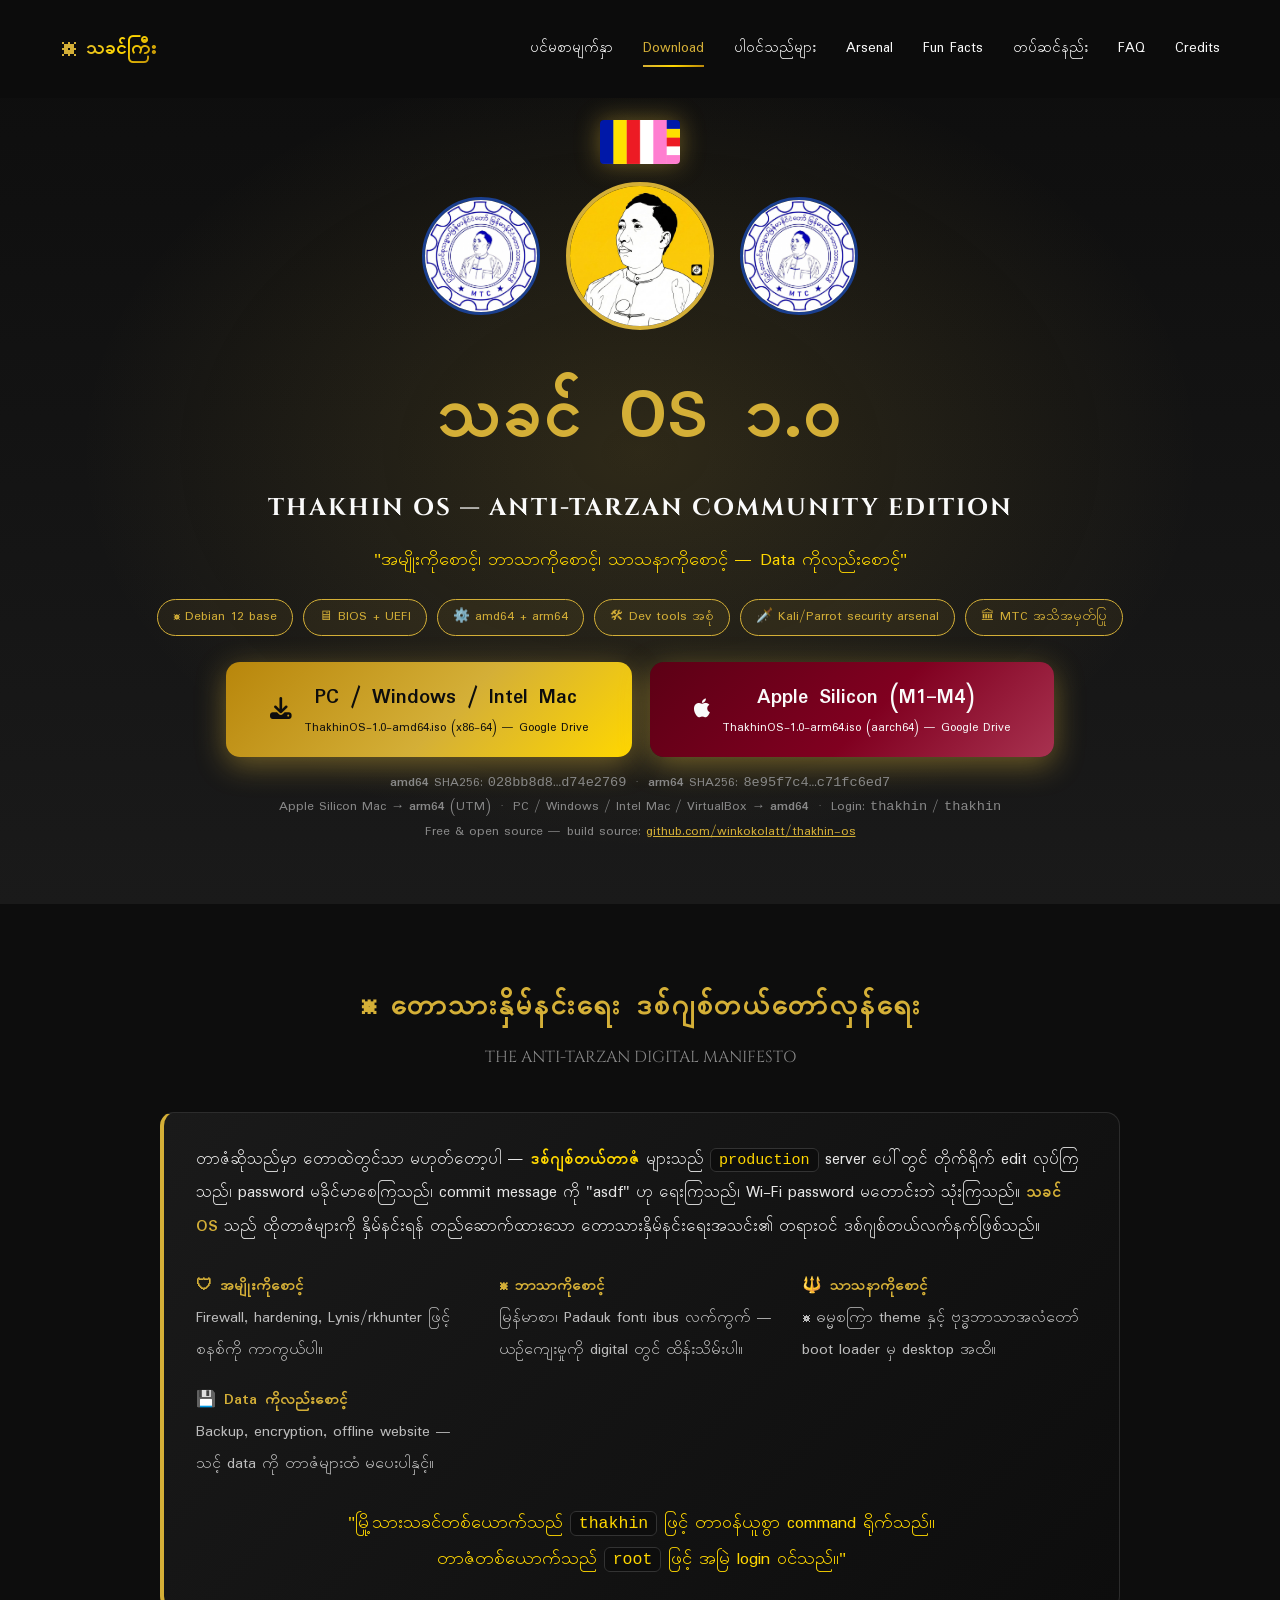
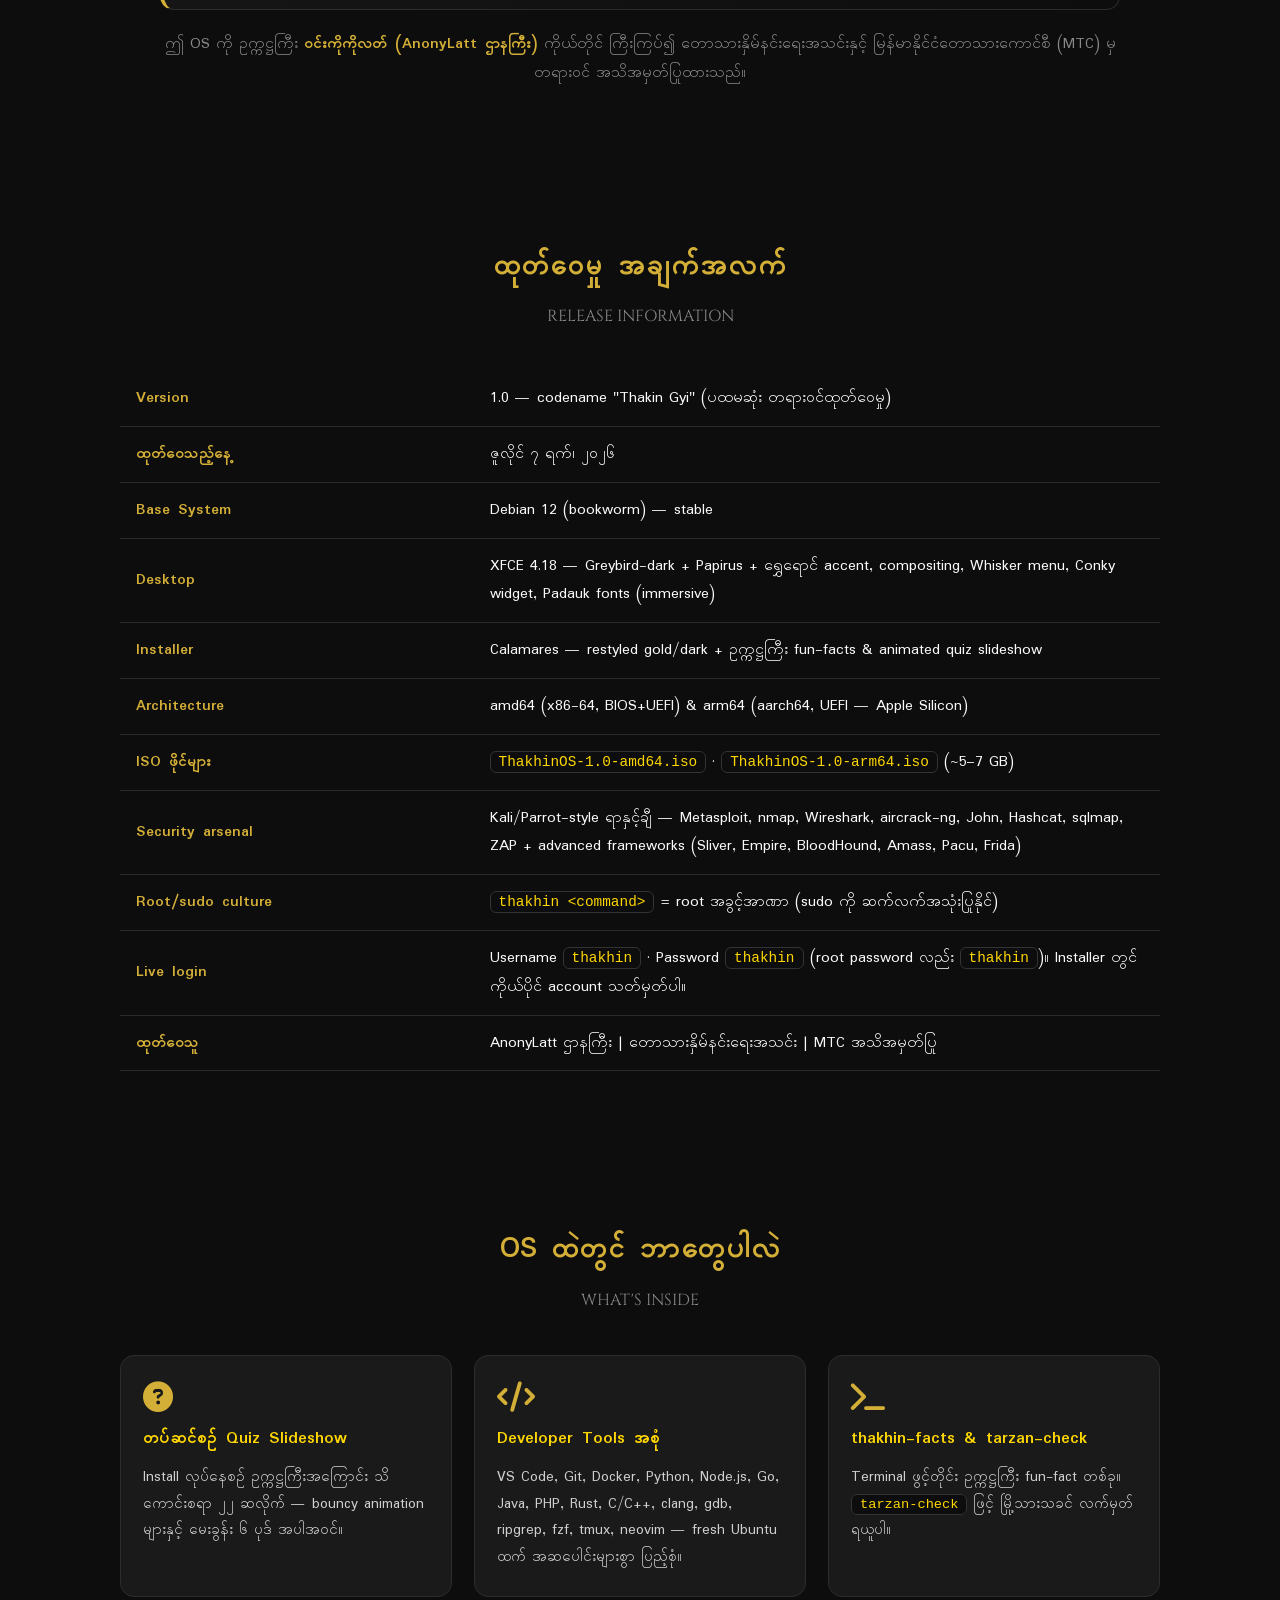
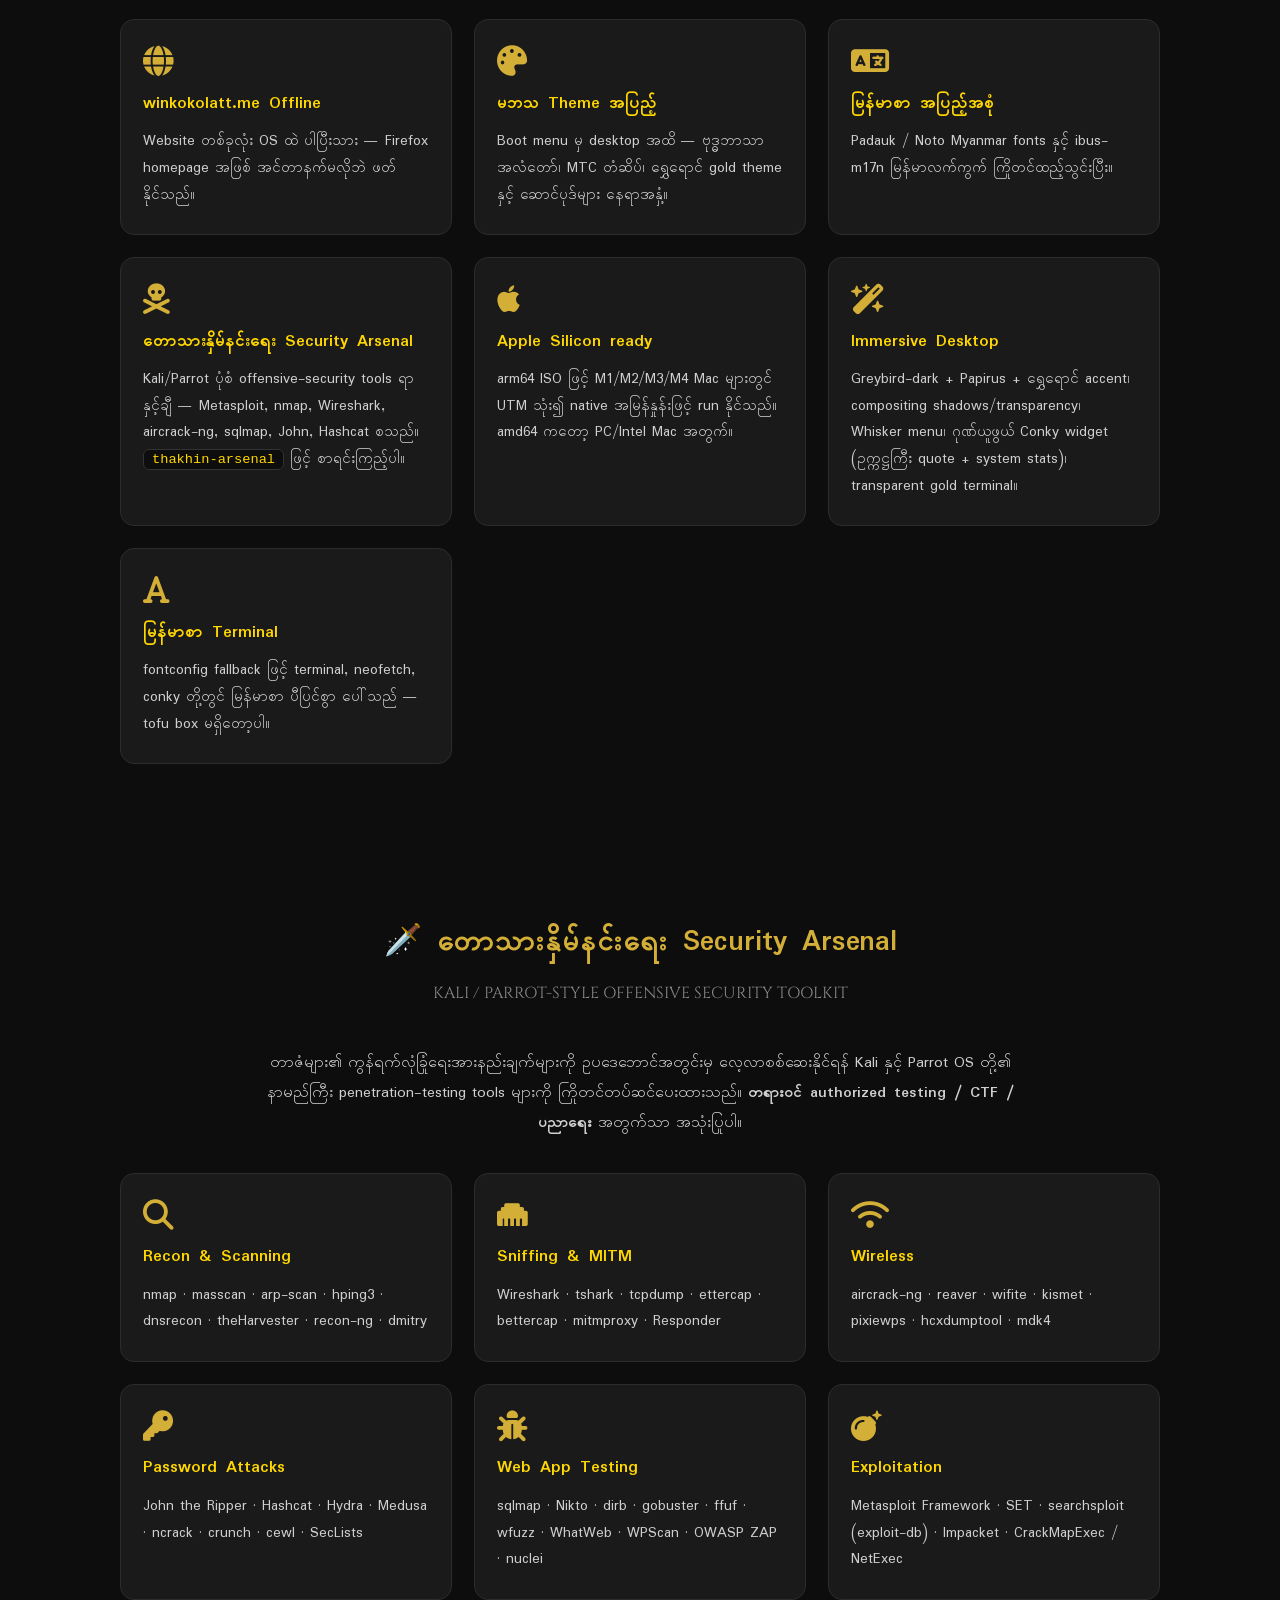
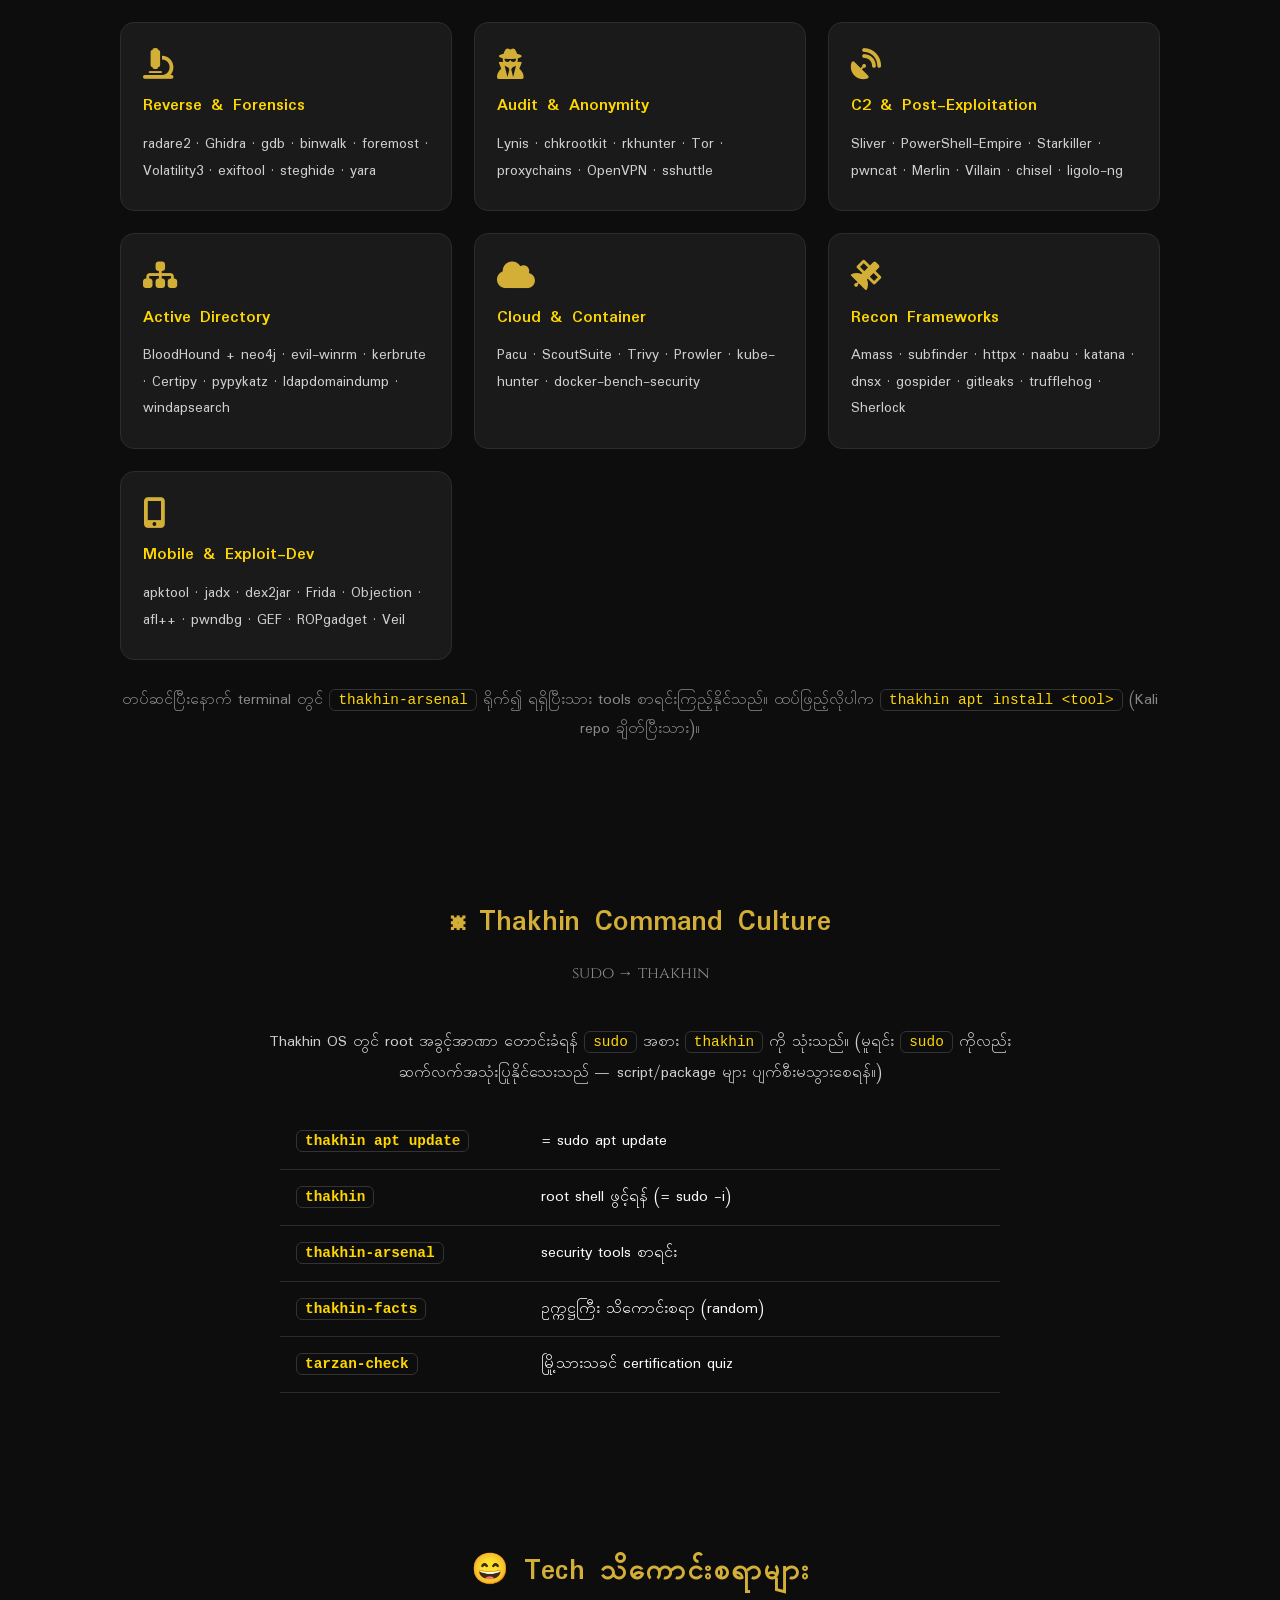
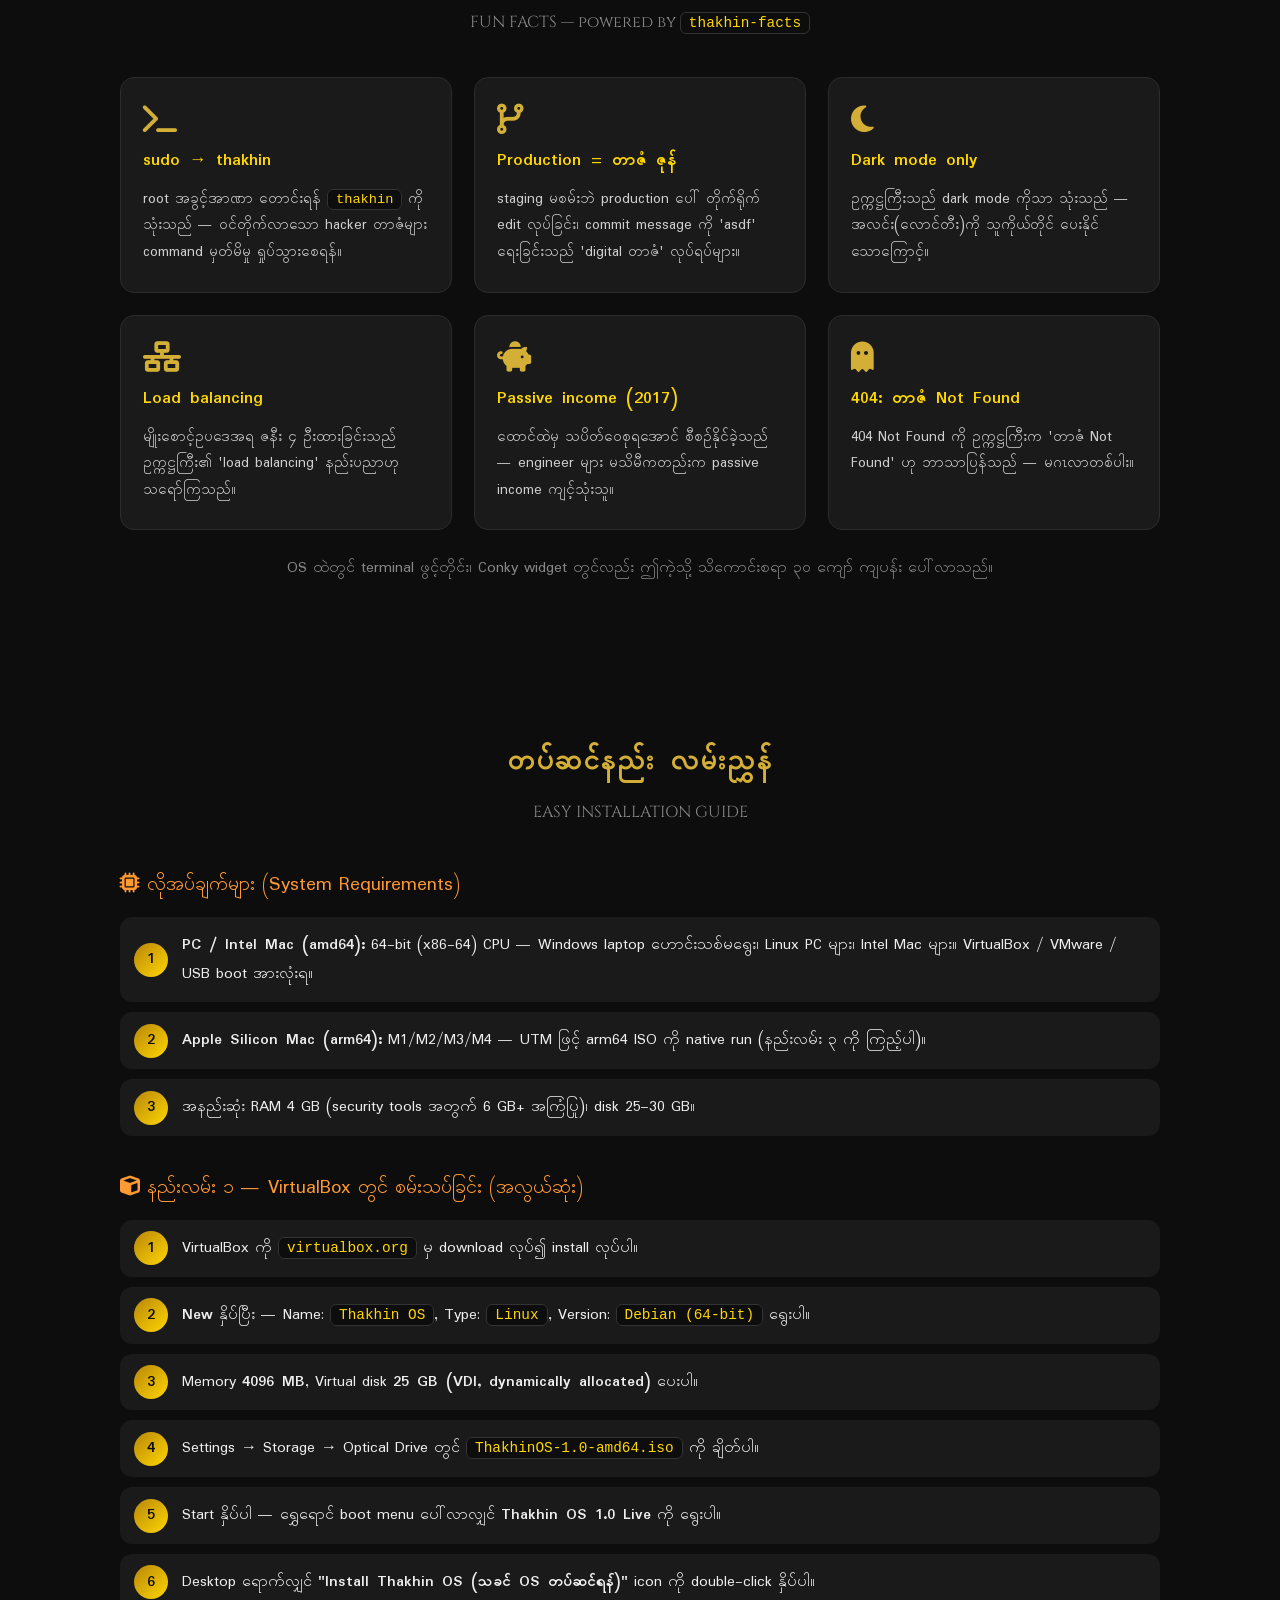
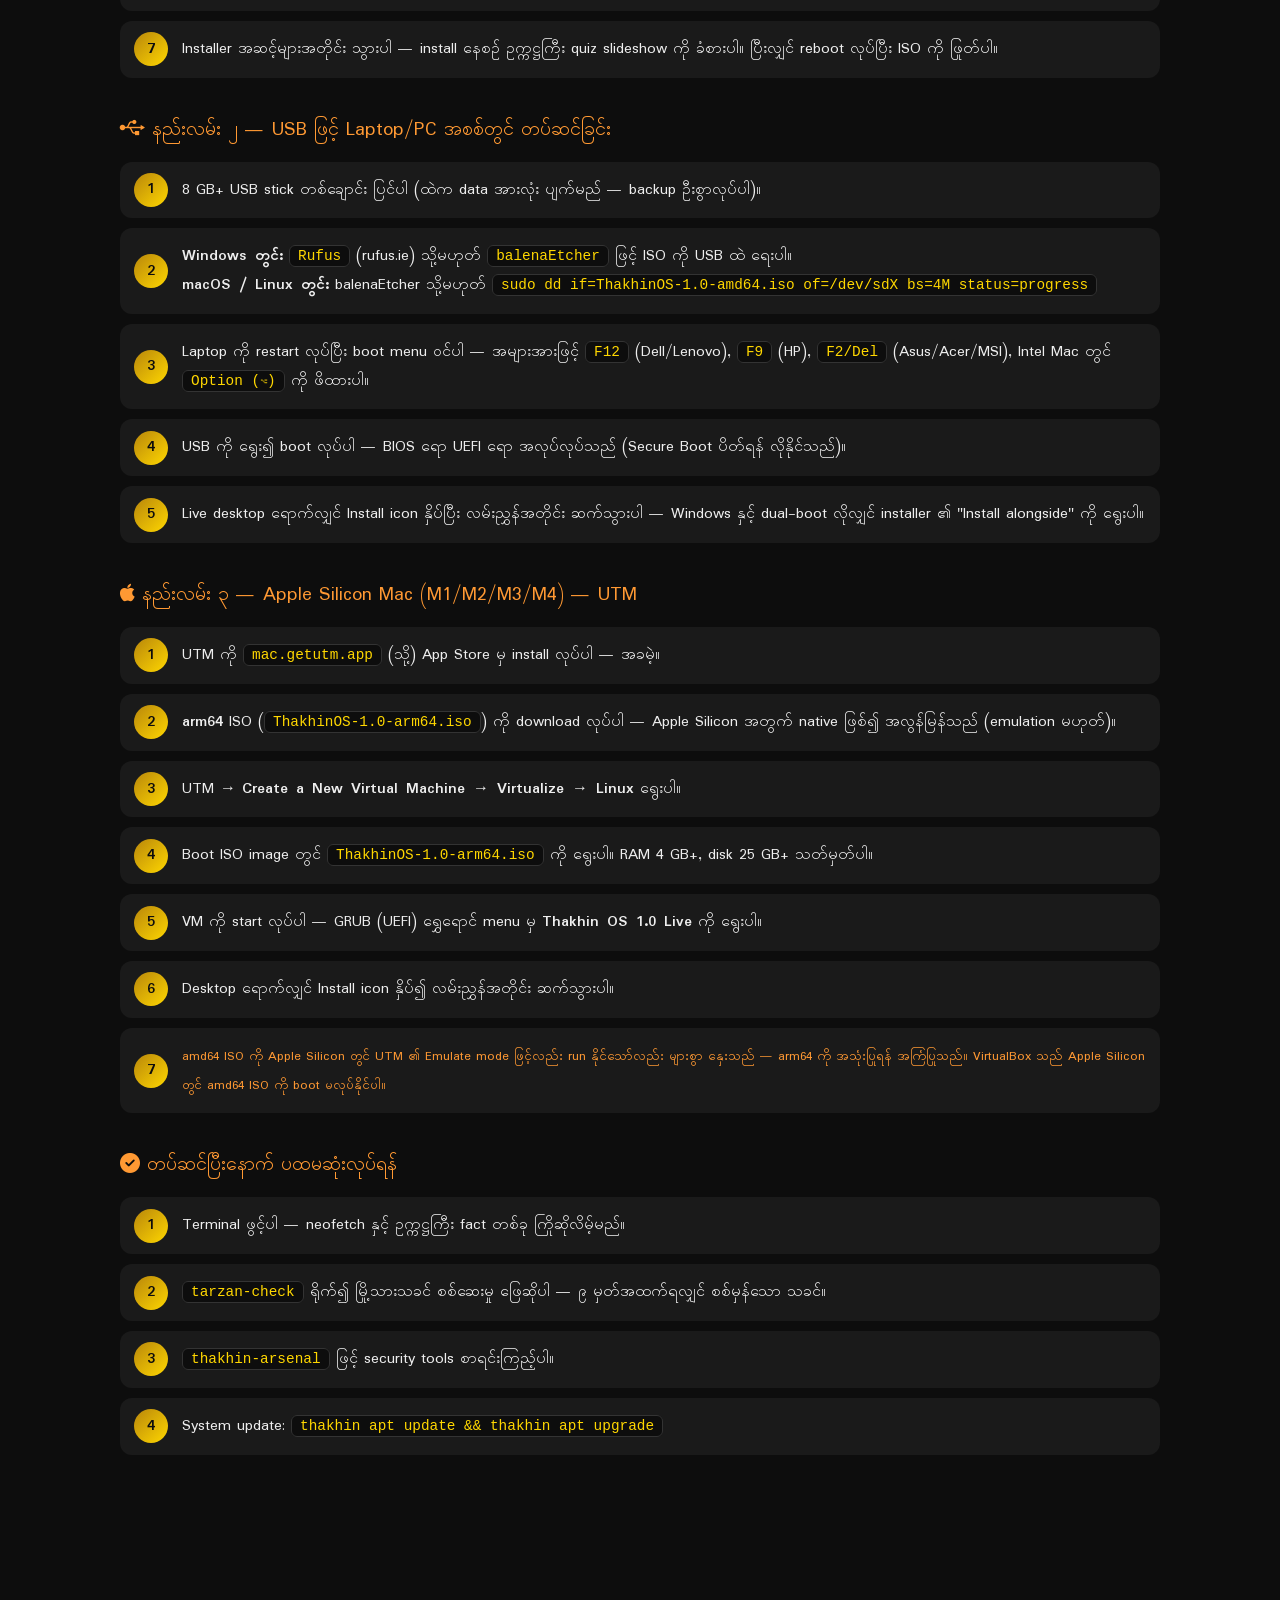
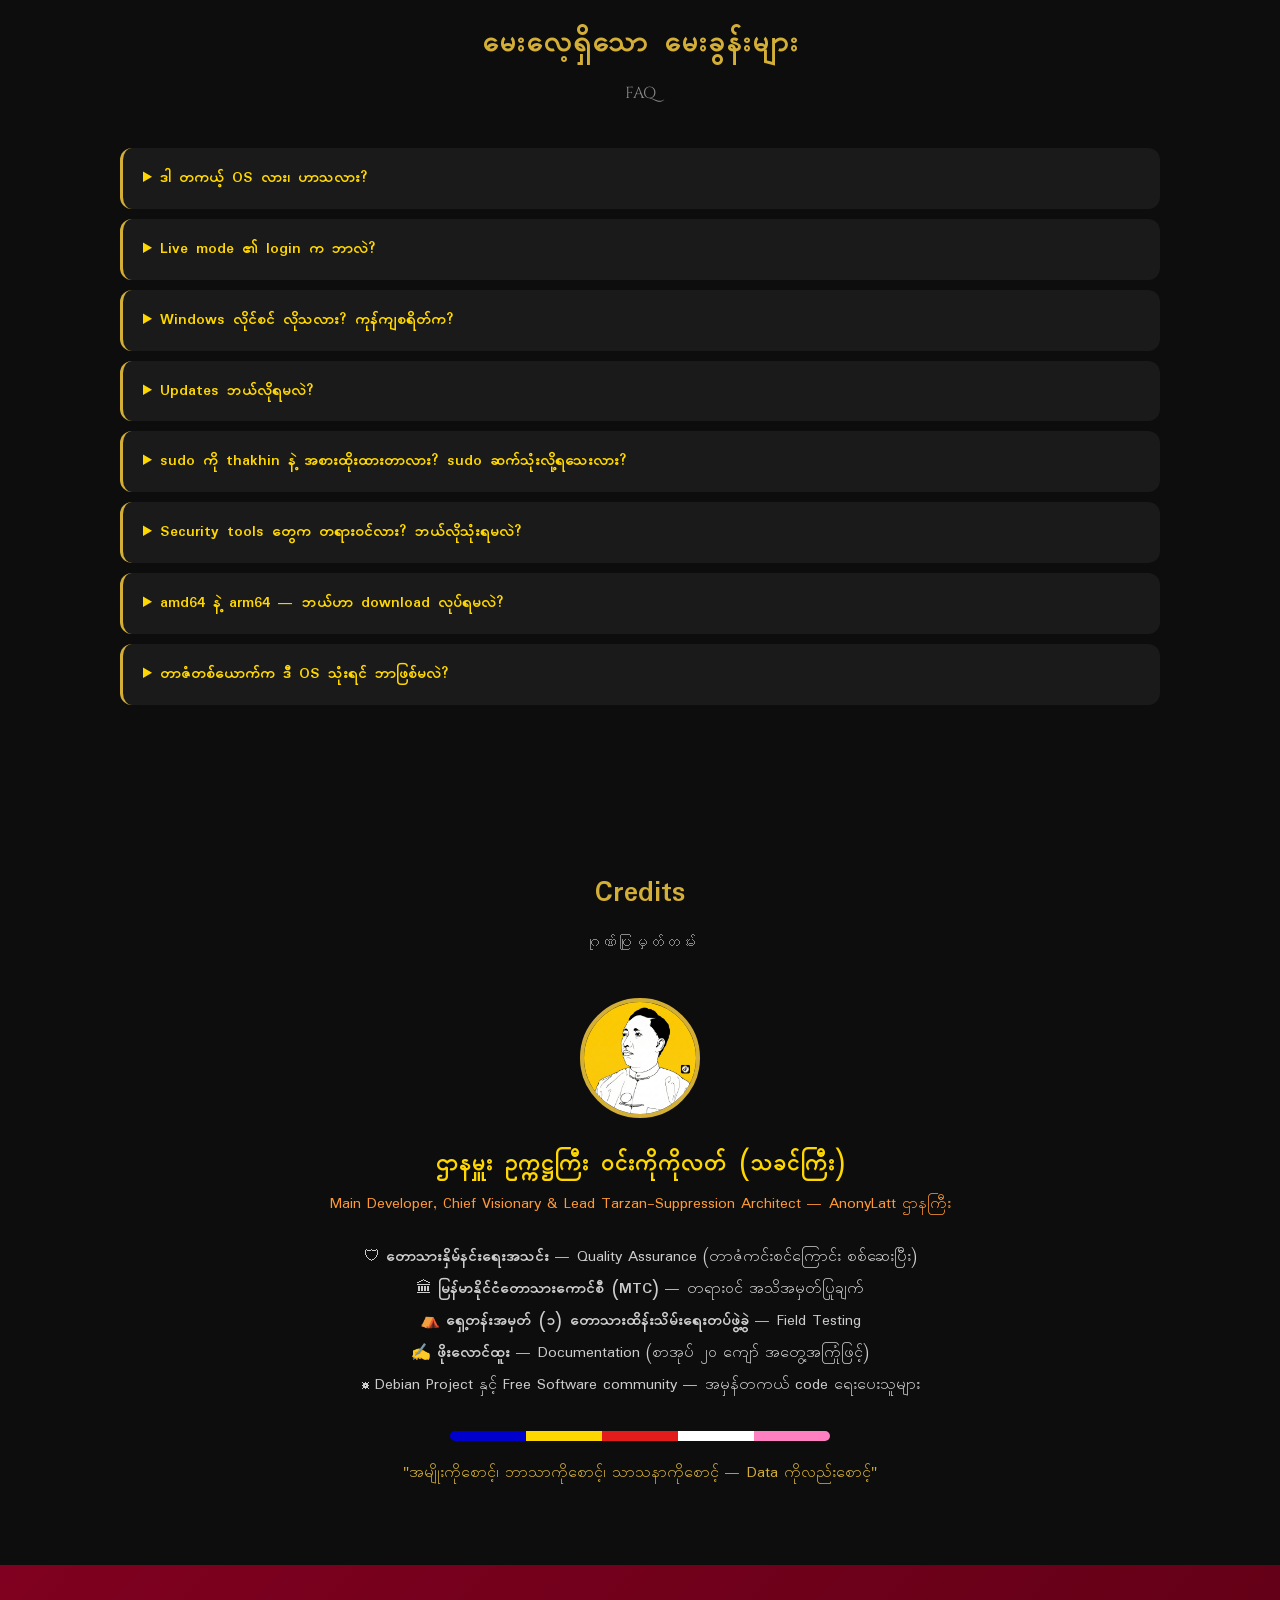
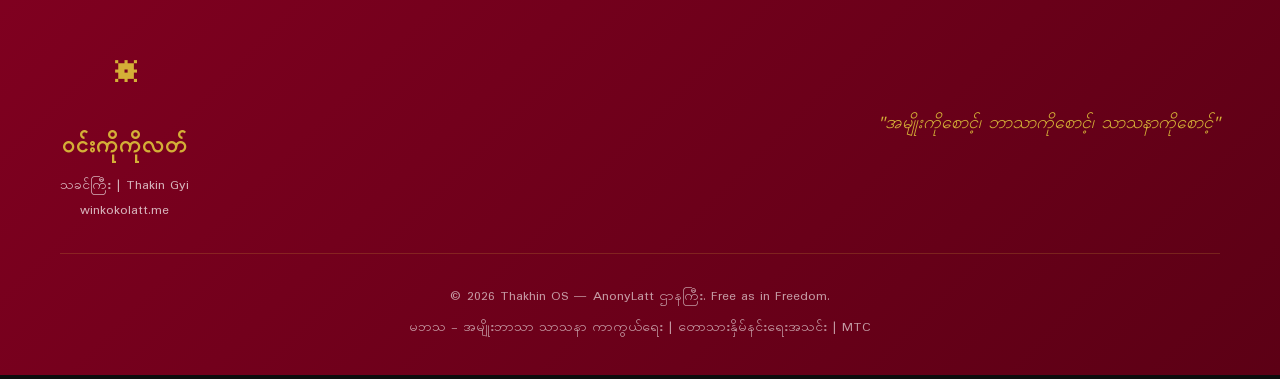
==== downloads/thakhin-os-community-edition/index.html @ 139e753e "Add Thakhin OS: home-page section + download page (with ISO downloads) - New 'သခင် OS' section on th" ====
<!DOCTYPE html>
<html lang="my">
<head>
    <meta charset="UTF-8">
    <meta name="viewport" content="width=device-width, initial-scale=1.0">
    <title>သခင် OS 1.0 Download | Thakhin OS — Anti-Tarzan Community Edition | winkokolatt.me</title>
    <meta name="description" content="Thakhin OS (သခင် OS) 1.0 — Debian-based Linux by ဥက္ကဋ္ဌကြီး Win Ko Ko Latt (AnonyLatt ဌာနကြီး). Free download, VirtualBox & laptop install guide. MTC approved.">
    <meta name="keywords" content="Thakhin OS, သခင် OS, Win Ko Ko Latt, ဝင်းကိုကိုလတ်, Linux, Debian, Anti-Tarzan, မဘသ, MTC, မြန်မာနိုင်ငံတောသားကောင်စီ">
    <meta name="author" content="Win Ko Ko Latt (AnonyLatt Dept.)">

    <meta property="og:type" content="website">
    <meta property="og:url" content="https://winkokolatt.me/downloads/thakhin-os-community-edition/">
    <meta property="og:title" content="သခင် OS 1.0 — Thakhin OS Anti-Tarzan Community Edition">
    <meta property="og:description" content="ဥက္ကဋ္ဌကြီး ကိုယ်တိုင် ကြီးကြပ်ထုတ်ဝေသော Debian-based Linux OS — Dev tools အစုံ၊ မဘသ vibes အပြည့်။ MTC အသိအမှတ်ပြု။">
    <meta property="og:image" content="https://winkokolatt.me/images/og-image.jpg">

    <link href="https://fonts.googleapis.com/css2?family=Cinzel:wght@400;600;700&family=Padauk:wght@400;700&display=swap" rel="stylesheet">
    <link rel="stylesheet" href="https://cdnjs.cloudflare.com/ajax/libs/font-awesome/6.5.1/css/all.min.css">
    <link rel="stylesheet" href="../../css/style.css">
    <link rel="icon" type="image/jpeg" href="../../images/webprofilepicture-optimized.jpg">

    <style>
        /* page-local styles on top of the site theme */
        .dl-hero {
            min-height: 92vh;
            display: flex; flex-direction: column; justify-content: center; align-items: center;
            text-align: center; padding: 120px 20px 60px;
            background:
                radial-gradient(ellipse at center, rgba(212,175,55,0.14) 0%, transparent 62%),
                linear-gradient(180deg, #0d0d0d 0%, #1a1a1a 100%);
        }
        .dl-flag { height: 44px; margin-bottom: 18px; border-radius: 4px;
                   box-shadow: 0 0 24px rgba(212,175,55,.45); }
        .dl-hero .seal-row { display:flex; gap:26px; align-items:center; justify-content:center; margin-bottom: 22px; }
        .dl-hero .seal-row img.portrait { width: 148px; height: 148px; border-radius: 50%;
                   border: 4px solid var(--primary-gold, #D4AF37); }
        .dl-hero .seal-row img.mtc { width: 118px; height: 118px; border-radius: 50%;
                   background:#fff; border: 3px solid #1a3f8f; }
        .dl-hero h1 { font-family:'Padauk',sans-serif; font-size: clamp(2.4rem, 6vw, 4.4rem);
                   color: #D4AF37; margin: 4px 0; }
        .dl-hero h2 { font-family:'Cinzel',serif; color:#FAFAFA; font-size: clamp(1rem, 2.4vw, 1.5rem);
                   letter-spacing: 2px; }
        .dl-slogan { color:#FFD700; font-family:'Padauk',sans-serif; margin: 14px 0 4px; font-size: 1.15rem; }
        .dl-chips { display:flex; flex-wrap:wrap; gap:10px; justify-content:center; margin: 18px 0 26px; }
        .dl-chip { border:1px solid #D4AF37; color:#D4AF37; border-radius: 20px; padding: 5px 15px;
                   font-size:.85rem; font-family:'Padauk',sans-serif; background: rgba(212,175,55,.07); }
        .dl-btn {
            display:inline-flex; align-items:center; gap:12px;
            background: linear-gradient(135deg, #B8860B, #D4AF37 55%, #FFD700);
            color:#0d0d0d; font-weight:700; font-family:'Padauk',sans-serif;
            font-size: 1.35rem; padding: 17px 44px; border-radius: 14px; text-decoration:none;
            box-shadow: 0 8px 30px rgba(212,175,55,.45);
            transition: transform .25s cubic-bezier(.34,1.56,.64,1), box-shadow .25s;
        }
        .dl-btn:hover { transform: translateY(-4px) scale(1.04); box-shadow: 0 14px 42px rgba(255,215,0,.6); }
        .dl-btn small { display:block; font-size:.78rem; font-weight:400; }
        .dl-note { color:#888; font-size:.85rem; margin-top:14px; font-family:'Padauk',sans-serif; }

        .dl-section { padding: 76px 20px; max-width: 1080px; margin: 0 auto; }
        .dl-section h3 { font-family:'Padauk',sans-serif; color:#D4AF37; font-size: 1.9rem;
                   text-align:center; margin-bottom: 8px; }
        .dl-section .sub { text-align:center; color:#888; margin-bottom: 40px; font-family:'Cinzel',serif; }

        table.rel { width:100%; border-collapse: collapse; font-family:'Padauk',sans-serif; }
        table.rel td { padding: 13px 16px; border-bottom: 1px solid #2a2a2a; color:#FAFAFA; }
        table.rel td:first-child { color:#D4AF37; width: 34%; font-weight: 700; }
        table.rel tr:hover td { background: rgba(212,175,55,.05); }

        .dl-grid { display:grid; grid-template-columns: repeat(auto-fit, minmax(250px, 1fr)); gap: 22px; }
        .dl-card { background:#1a1a1a; border:1px solid #2c2c2c; border-radius: 14px; padding: 26px 22px;
                   transition: transform .3s cubic-bezier(.34,1.56,.64,1), border-color .3s; }
        .dl-card:hover { transform: translateY(-7px); border-color:#D4AF37; }
        .dl-card i { font-size: 1.9rem; color:#D4AF37; margin-bottom: 12px; display:block; }
        .dl-card h4 { color:#FFD700; font-family:'Padauk',sans-serif; margin-bottom: 8px; font-size:1.1rem; }
        .dl-card p { color:#cfcfcf; font-family:'Padauk',sans-serif; font-size:.95rem; line-height:1.75; }

        ol.guide { counter-reset: step; list-style:none; font-family:'Padauk',sans-serif; }
        ol.guide li { position:relative; padding: 14px 14px 14px 62px; margin-bottom: 10px;
                   background:#1a1a1a; border-radius: 12px; color:#eee; line-height: 1.8; }
        ol.guide li::before {
            counter-increment: step; content: counter(step);
            position:absolute; left: 14px; top: 50%; transform: translateY(-50%);
            width: 34px; height: 34px; border-radius: 50%;
            background: linear-gradient(135deg,#B8860B,#FFD700); color:#0d0d0d;
            display:flex; align-items:center; justify-content:center; font-weight:700;
        }
        ol.guide code, .dl-section code { background:#0d0d0d; border:1px solid #333; padding: 2px 8px;
                   border-radius:6px; color:#FFD700; font-size:.9em; }
        .guide-h { color:#FF9933; font-family:'Padauk',sans-serif; font-size:1.25rem; margin: 34px 0 14px; }

        details.faq { background:#1a1a1a; border-radius: 12px; margin-bottom: 10px; padding: 16px 20px;
                   font-family:'Padauk',sans-serif; border-left: 3px solid #D4AF37; }
        details.faq summary { color:#FFD700; cursor:pointer; font-weight:700; }
        details.faq p { color:#ddd; margin-top: 10px; line-height: 1.85; }

        .credits-box { text-align:center; font-family:'Padauk',sans-serif; }
        .credits-box .big { color:#FFD700; font-size: 1.5rem; font-weight: 700; margin-bottom: 4px; }
        .credits-box .role { color:#FF9933; margin-bottom: 22px; }
        .credits-box p { color:#ccc; line-height: 2; }
        .flag-strip { display:flex; height: 10px; max-width: 380px; margin: 30px auto 0; border-radius: 5px; overflow:hidden; }
        .flag-strip span { flex:1; }
    </style>
</head>
<body style="background:#0d0d0d;">

    <!-- Navigation -->
    <nav class="navbar" id="navbar" style="background:rgba(13,13,13,.96);">
        <div class="nav-container">
            <a href="../../index.html#home" class="nav-logo">
                <span class="logo-icon">☸</span>
                <span class="logo-text">သခင်ကြီး</span>
            </a>
            <div class="nav-menu" style="display:flex;">
                <a href="../../index.html#home" class="nav-link">ပင်မစာမျက်နှာ</a>
                <a href="#download" class="nav-link active">Download</a>
                <a href="#inside" class="nav-link">ပါဝင်သည်များ</a>
                <a href="#arsenal" class="nav-link">Arsenal</a>
                <a href="#funfacts" class="nav-link">Fun Facts</a>
                <a href="#install" class="nav-link">တပ်ဆင်နည်း</a>
                <a href="#faq" class="nav-link">FAQ</a>
                <a href="#credits" class="nav-link">Credits</a>
            </div>
        </div>
    </nav>

    <!-- Hero / Download -->
    <header class="dl-hero" id="download">
        <img class="dl-flag" src="../../images/flag-image.png" alt="ဗုဒ္ဓဘာသာအလံတော်">
        <div class="seal-row">
            <img class="mtc" src="../../images/mtc-profile.jpg" alt="မြန်မာနိုင်ငံတောသားကောင်စီ (MTC) တံဆိပ်">
            <img class="portrait" src="../../images/webprofilepicture-optimized.jpg" alt="ဥက္ကဋ္ဌကြီး ဝင်းကိုကိုလတ်">
            <img class="mtc" src="../../images/mtc-profile.jpg" alt="MTC seal">
        </div>
        <h1>သခင် OS ၁.၀</h1>
        <h2>THAKHIN OS — ANTI-TARZAN COMMUNITY EDITION</h2>
        <p class="dl-slogan">"အမျိုးကိုစောင့်၊ ဘာသာကိုစောင့်၊ သာသနာကိုစောင့် — Data ကိုလည်းစောင့်"</p>
        <div class="dl-chips">
            <span class="dl-chip">☸ Debian 12 base</span>
            <span class="dl-chip">🖥 BIOS + UEFI</span>
            <span class="dl-chip">⚙️ amd64 + arm64</span>
            <span class="dl-chip">🛠 Dev tools အစုံ</span>
            <span class="dl-chip">🗡️ Kali/Parrot security arsenal</span>
            <span class="dl-chip">🏛 MTC အသိအမှတ်ပြု</span>
        </div>
        <div style="display:flex;flex-wrap:wrap;gap:18px;justify-content:center;">
            <a class="dl-btn" href="https://drive.google.com/file/d/1BDuOwynrHaC3FV-MeWb2bh0i1NxaLkCM/view?usp=sharing" target="_blank" rel="noopener">
                <i class="fas fa-download"></i>
                <span>PC / Windows / Intel Mac<small>ThakhinOS-1.0-amd64.iso (x86-64) — Google Drive</small></span>
            </a>
            <a class="dl-btn" href="https://drive.google.com/file/d/1v6MzOjg27WprlgRMGyN8BlqRAde31lAE/view?usp=sharing" target="_blank" rel="noopener"
               style="background:linear-gradient(135deg,#5C0015,#800020 55%,#a83250);color:#FAFAFA;">
                <i class="fab fa-apple"></i>
                <span>Apple Silicon (M1–M4)<small>ThakhinOS-1.0-arm64.iso (aarch64) — Google Drive</small></span>
            </a>
        </div>
        <p class="dl-note">
        <b>amd64</b> SHA256: <code>028bb8d8…d74e2769</code> &nbsp;·&nbsp; <b>arm64</b> SHA256: <code>8e95f7c4…c71fc6ed7</code><br>
        Apple Silicon Mac → <b>arm64</b> (UTM) &nbsp;·&nbsp; PC / Windows / Intel Mac / VirtualBox → <b>amd64</b> &nbsp;·&nbsp; Login: <code>thakhin</code> / <code>thakhin</code><br>
        Free &amp; open source — build source: <a href="https://github.com/winkokolatt/thakhin-os" style="color:var(--primary-gold,#D4AF37);" target="_blank" rel="noopener">github.com/winkokolatt/thakhin-os</a></p>
    </header>

    <!-- Anti-Tarzan / မဘသ Manifesto -->
    <section class="dl-section" id="manifesto" style="max-width:1000px;">
        <h3>☸ တောသားနှိမ်နင်းရေး ဒစ်ဂျစ်တယ်တော်လှန်ရေး</h3>
        <p class="sub">THE ANTI-TARZAN DIGITAL MANIFESTO</p>
        <div style="background:linear-gradient(135deg,#1a1a1a,#0d0d0d);border:1px solid #2c2c2c;border-left:4px solid #D4AF37;border-radius:14px;padding:30px 32px;font-family:'Padauk',sans-serif;line-height:2;color:#e6e6e6;">
            <p style="font-size:1.05rem;">
                တာဇံဆိုသည်မှာ တောထဲတွင်သာ မဟုတ်တော့ပါ — <b style="color:#FFD700;">ဒစ်ဂျစ်တယ်တာဇံ</b> များသည်
                <code>production</code> server ပေါ်တွင် တိုက်ရိုက် edit လုပ်ကြသည်၊ password မခိုင်မာစေကြသည်၊
                commit message ကို "asdf" ဟု ရေးကြသည်၊ Wi-Fi password မတောင်းဘဲ သုံးကြသည်။
                <b style="color:#D4AF37;">သခင် OS</b> သည် ထိုတာဇံများကို နှိမ်နင်းရန် တည်ဆောက်ထားသော
                တောသားနှိမ်နင်းရေးအသင်း၏ တရားဝင် ဒစ်ဂျစ်တယ်လက်နက်ဖြစ်သည်။
            </p>
            <div style="display:grid;grid-template-columns:repeat(auto-fit,minmax(230px,1fr));gap:18px;margin:26px 0;">
                <div><span style="color:#D4AF37;font-weight:700;">🛡 အမျိုးကိုစောင့်</span><br>
                    <span style="color:#bdbdbd;">Firewall, hardening, Lynis/rkhunter ဖြင့် စနစ်ကို ကာကွယ်ပါ။</span></div>
                <div><span style="color:#D4AF37;font-weight:700;">☸ ဘာသာကိုစောင့်</span><br>
                    <span style="color:#bdbdbd;">မြန်မာစာ၊ Padauk font၊ ibus လက်ကွက် — ယဉ်ကျေးမှုကို digital တွင် ထိန်းသိမ်းပါ။</span></div>
                <div><span style="color:#D4AF37;font-weight:700;">🔱 သာသနာကိုစောင့်</span><br>
                    <span style="color:#bdbdbd;">☸ ဓမ္မစကြာ theme နှင့် ဗုဒ္ဓဘာသာအလံတော် boot loader မှ desktop အထိ။</span></div>
                <div><span style="color:#D4AF37;font-weight:700;">💾 Data ကိုလည်းစောင့်</span><br>
                    <span style="color:#bdbdbd;">Backup, encryption, offline website — သင့် data ကို တာဇံများထံ မပေးပါနှင့်။</span></div>
            </div>
            <blockquote style="border:none;color:#FFD700;font-size:1.15rem;text-align:center;margin:10px 0 0;">
                "မြို့သားသခင်တစ်ယောက်သည် <code>thakhin</code> ဖြင့် တာဝန်ယူစွာ command ရိုက်သည်။<br>
                တာဇံတစ်ယောက်သည် <code>root</code> ဖြင့် အမြဲ login ဝင်သည်။"
            </blockquote>
        </div>
        <p style="text-align:center;color:#888;font-family:'Padauk',sans-serif;margin-top:20px;">
            ဤ OS ကို ဥက္ကဋ္ဌကြီး <b style="color:#D4AF37;">ဝင်းကိုကိုလတ် (AnonyLatt ဌာနကြီး)</b> ကိုယ်တိုင် ကြီးကြပ်၍
            တောသားနှိမ်နင်းရေးအသင်းနှင့် မြန်မာနိုင်ငံတောသားကောင်စီ (MTC) မှ တရားဝင် အသိအမှတ်ပြုထားသည်။
        </p>
    </section>

    <!-- Release info -->
    <section class="dl-section">
        <h3>ထုတ်ဝေမှု အချက်အလက်</h3>
        <p class="sub">RELEASE INFORMATION</p>
        <table class="rel">
            <tr><td>Version</td><td>1.0 — codename "Thakin Gyi" (ပထမဆုံး တရားဝင်ထုတ်ဝေမှု)</td></tr>
            <tr><td>ထုတ်ဝေသည့်နေ့</td><td>ဇူလိုင် ၇ ရက်၊ ၂၀၂၆</td></tr>
            <tr><td>Base System</td><td>Debian 12 (bookworm) — stable</td></tr>
            <tr><td>Desktop</td><td>XFCE 4.18 — Greybird-dark + Papirus + ရွှေရောင် accent, compositing, Whisker menu, Conky widget, Padauk fonts (immersive)</td></tr>
            <tr><td>Installer</td><td>Calamares — restyled gold/dark + ဥက္ကဋ္ဌကြီး fun-facts & animated quiz slideshow</td></tr>
            <tr><td>Architecture</td><td>amd64 (x86-64, BIOS+UEFI) &amp; arm64 (aarch64, UEFI — Apple Silicon)</td></tr>
            <tr><td>ISO ဖိုင်များ</td><td><code>ThakhinOS-1.0-amd64.iso</code> · <code>ThakhinOS-1.0-arm64.iso</code> (~5–7 GB)</td></tr>
            <tr><td>Security arsenal</td><td>Kali/Parrot-style ရာနှင့်ချီ — Metasploit, nmap, Wireshark, aircrack-ng, John, Hashcat, sqlmap, ZAP + advanced frameworks (Sliver, Empire, BloodHound, Amass, Pacu, Frida)</td></tr>
            <tr><td>Root/sudo culture</td><td><code>thakhin &lt;command&gt;</code> = root အခွင့်အာဏာ (sudo ကို ဆက်လက်အသုံးပြုနိုင်)</td></tr>
            <tr><td>Live login</td><td>Username <code>thakhin</code> · Password <code>thakhin</code> (root password လည်း <code>thakhin</code>)။ Installer တွင် ကိုယ်ပိုင် account သတ်မှတ်ပါ။</td></tr>
            <tr><td>ထုတ်ဝေသူ</td><td>AnonyLatt ဌာနကြီး | တောသားနှိမ်နင်းရေးအသင်း | MTC အသိအမှတ်ပြု</td></tr>
        </table>
    </section>

    <!-- What's inside -->
    <section class="dl-section" id="inside">
        <h3>OS ထဲတွင် ဘာတွေပါလဲ</h3>
        <p class="sub">WHAT'S INSIDE</p>
        <div class="dl-grid">
            <div class="dl-card"><i class="fas fa-question-circle"></i>
                <h4>တပ်ဆင်စဉ် Quiz Slideshow</h4>
                <p>Install လုပ်နေစဉ် ဥက္ကဋ္ဌကြီးအကြောင်း သိကောင်းစရာ ၂၂ ဆလိုက် — bouncy animation များနှင့် မေးခွန်း ၆ ပုဒ် အပါအဝင်။</p></div>
            <div class="dl-card"><i class="fas fa-code"></i>
                <h4>Developer Tools အစုံ</h4>
                <p>VS Code, Git, Docker, Python, Node.js, Go, Java, PHP, Rust, C/C++, clang, gdb, ripgrep, fzf, tmux, neovim — fresh Ubuntu ထက် အဆပေါင်းများစွာ ပြည့်စုံ။</p></div>
            <div class="dl-card"><i class="fas fa-terminal"></i>
                <h4>thakhin-facts & tarzan-check</h4>
                <p>Terminal ဖွင့်တိုင်း ဥက္ကဋ္ဌကြီး fun-fact တစ်ခု။ <code>tarzan-check</code> ဖြင့် မြို့သားသခင် လက်မှတ် ရယူပါ။</p></div>
            <div class="dl-card"><i class="fas fa-globe"></i>
                <h4>winkokolatt.me Offline</h4>
                <p>Website တစ်ခုလုံး OS ထဲ ပါပြီးသား — Firefox homepage အဖြစ် အင်တာနက်မလိုဘဲ ဖတ်နိုင်သည်။</p></div>
            <div class="dl-card"><i class="fas fa-palette"></i>
                <h4>မဘသ Theme အပြည့်</h4>
                <p>Boot menu မှ desktop အထိ — ဗုဒ္ဓဘာသာအလံတော်၊ MTC တံဆိပ်၊ ရွှေရောင် gold theme နှင့် ဆောင်ပုဒ်များ နေရာအနှံ့။</p></div>
            <div class="dl-card"><i class="fas fa-language"></i>
                <h4>မြန်မာစာ အပြည့်အစုံ</h4>
                <p>Padauk / Noto Myanmar fonts နှင့် ibus-m17n မြန်မာလက်ကွက် ကြိုတင်ထည့်သွင်းပြီး။</p></div>
            <div class="dl-card"><i class="fas fa-skull-crossbones"></i>
                <h4>တောသားနှိမ်နင်းရေး Security Arsenal</h4>
                <p>Kali/Parrot ပုံစံ offensive-security tools ရာနှင့်ချီ — Metasploit, nmap, Wireshark, aircrack-ng, sqlmap, John, Hashcat စသည်။ <code>thakhin-arsenal</code> ဖြင့် စာရင်းကြည့်ပါ။</p></div>
            <div class="dl-card"><i class="fab fa-apple"></i>
                <h4>Apple Silicon ready</h4>
                <p>arm64 ISO ဖြင့် M1/M2/M3/M4 Mac များတွင် UTM သုံး၍ native အမြန်နှုန်းဖြင့် run နိုင်သည်။ amd64 ကတော့ PC/Intel Mac အတွက်။</p></div>
            <div class="dl-card"><i class="fas fa-wand-magic-sparkles"></i>
                <h4>Immersive Desktop</h4>
                <p>Greybird-dark + Papirus + ရွှေရောင် accent၊ compositing shadows/transparency၊ Whisker menu၊ ဂုဏ်ယူဖွယ် Conky widget (ဥက္ကဋ္ဌကြီး quote + system stats)၊ transparent gold terminal။</p></div>
            <div class="dl-card"><i class="fas fa-font"></i>
                <h4>မြန်မာစာ Terminal</h4>
                <p>fontconfig fallback ဖြင့် terminal, neofetch, conky တို့တွင် မြန်မာစာ ပီပြင်စွာ ပေါ်သည် — tofu box မရှိတော့ပါ။</p></div>
        </div>
    </section>

    <!-- Security arsenal -->
    <section class="dl-section" id="arsenal">
        <h3>🗡️ တောသားနှိမ်နင်းရေး Security Arsenal</h3>
        <p class="sub">KALI / PARROT-STYLE OFFENSIVE SECURITY TOOLKIT</p>
        <p style="text-align:center;color:#cfcfcf;font-family:'Padauk',sans-serif;max-width:760px;margin:0 auto 34px;line-height:1.9;">
            တာဇံများ၏ ကွန်ရက်လုံခြုံရေးအားနည်းချက်များကို ဥပဒေဘောင်အတွင်းမှ လေ့လာစစ်ဆေးနိုင်ရန်
            Kali နှင့် Parrot OS တို့၏ နာမည်ကြီး penetration-testing tools များကို ကြိုတင်တပ်ဆင်ပေးထားသည်။
            <b>တရားဝင် authorized testing / CTF / ပညာရေး</b> အတွက်သာ အသုံးပြုပါ။
        </p>
        <div class="dl-grid">
            <div class="dl-card"><i class="fas fa-search"></i><h4>Recon &amp; Scanning</h4>
                <p>nmap · masscan · arp-scan · hping3 · dnsrecon · theHarvester · recon-ng · dmitry</p></div>
            <div class="dl-card"><i class="fas fa-ethernet"></i><h4>Sniffing &amp; MITM</h4>
                <p>Wireshark · tshark · tcpdump · ettercap · bettercap · mitmproxy · Responder</p></div>
            <div class="dl-card"><i class="fas fa-wifi"></i><h4>Wireless</h4>
                <p>aircrack-ng · reaver · wifite · kismet · pixiewps · hcxdumptool · mdk4</p></div>
            <div class="dl-card"><i class="fas fa-key"></i><h4>Password Attacks</h4>
                <p>John the Ripper · Hashcat · Hydra · Medusa · ncrack · crunch · cewl · SecLists</p></div>
            <div class="dl-card"><i class="fas fa-bug"></i><h4>Web App Testing</h4>
                <p>sqlmap · Nikto · dirb · gobuster · ffuf · wfuzz · WhatWeb · WPScan · OWASP ZAP · nuclei</p></div>
            <div class="dl-card"><i class="fas fa-bomb"></i><h4>Exploitation</h4>
                <p>Metasploit Framework · SET · searchsploit (exploit-db) · Impacket · CrackMapExec / NetExec</p></div>
            <div class="dl-card"><i class="fas fa-microscope"></i><h4>Reverse &amp; Forensics</h4>
                <p>radare2 · Ghidra · gdb · binwalk · foremost · Volatility3 · exiftool · steghide · yara</p></div>
            <div class="dl-card"><i class="fas fa-user-secret"></i><h4>Audit &amp; Anonymity</h4>
                <p>Lynis · chkrootkit · rkhunter · Tor · proxychains · OpenVPN · sshuttle</p></div>
            <div class="dl-card"><i class="fas fa-satellite-dish"></i><h4>C2 &amp; Post-Exploitation</h4>
                <p>Sliver · PowerShell-Empire · Starkiller · pwncat · Merlin · Villain · chisel · ligolo-ng</p></div>
            <div class="dl-card"><i class="fas fa-sitemap"></i><h4>Active Directory</h4>
                <p>BloodHound + neo4j · evil-winrm · kerbrute · Certipy · pypykatz · ldapdomaindump · windapsearch</p></div>
            <div class="dl-card"><i class="fas fa-cloud"></i><h4>Cloud &amp; Container</h4>
                <p>Pacu · ScoutSuite · Trivy · Prowler · kube-hunter · docker-bench-security</p></div>
            <div class="dl-card"><i class="fas fa-satellite"></i><h4>Recon Frameworks</h4>
                <p>Amass · subfinder · httpx · naabu · katana · dnsx · gospider · gitleaks · trufflehog · Sherlock</p></div>
            <div class="dl-card"><i class="fas fa-mobile-alt"></i><h4>Mobile &amp; Exploit-Dev</h4>
                <p>apktool · jadx · dex2jar · Frida · Objection · afl++ · pwndbg · GEF · ROPgadget · Veil</p></div>
        </div>
        <p style="text-align:center;color:#888;font-family:'Padauk',sans-serif;margin-top:26px;">
            တပ်ဆင်ပြီးနောက် terminal တွင် <code>thakhin-arsenal</code> ရိုက်၍ ရရှိပြီးသား tools စာရင်းကြည့်နိုင်သည်။
            ထပ်ဖြည့်လိုပါက <code>thakhin apt install &lt;tool&gt;</code> (Kali repo ချိတ်ပြီးသား)။
        </p>
    </section>

    <!-- Thakhin command culture -->
    <section class="dl-section" id="culture">
        <h3>☸ Thakhin Command Culture</h3>
        <p class="sub">sudo → thakhin</p>
        <p style="text-align:center;color:#cfcfcf;font-family:'Padauk',sans-serif;max-width:760px;margin:0 auto 26px;line-height:1.9;">
            Thakhin OS တွင် root အခွင့်အာဏာ တောင်းခံရန် <code>sudo</code> အစား <code>thakhin</code> ကို သုံးသည်။
            (မူရင်း <code>sudo</code> ကိုလည်း ဆက်လက်အသုံးပြုနိုင်သေးသည် — script/package များ ပျက်စီးမသွားစေရန်။)
        </p>
        <table class="rel" style="max-width:720px;margin:0 auto;">
            <tr><td><code>thakhin apt update</code></td><td>= sudo apt update</td></tr>
            <tr><td><code>thakhin</code></td><td>root shell ဖွင့်ရန် (= sudo -i)</td></tr>
            <tr><td><code>thakhin-arsenal</code></td><td>security tools စာရင်း</td></tr>
            <tr><td><code>thakhin-facts</code></td><td>ဥက္ကဋ္ဌကြီး သိကောင်းစရာ (random)</td></tr>
            <tr><td><code>tarzan-check</code></td><td>မြို့သားသခင် certification quiz</td></tr>
        </table>
    </section>

    <!-- Tech fun facts -->
    <section class="dl-section" id="funfacts">
        <h3>😄 Tech သိကောင်းစရာများ</h3>
        <p class="sub">FUN FACTS — powered by <code>thakhin-facts</code></p>
        <div class="dl-grid">
            <div class="dl-card"><i class="fas fa-terminal"></i><h4>sudo → thakhin</h4>
                <p>root အခွင့်အာဏာ တောင်းရန် <code>thakhin</code> ကို သုံးသည် — ဝင်တိုက်လာသော hacker တာဇံများ command မှတ်မိမှု ရှုပ်သွားစေရန်။</p></div>
            <div class="dl-card"><i class="fas fa-code-branch"></i><h4>Production = တာဇံ ဇုန်</h4>
                <p>staging မစမ်းဘဲ production ပေါ် တိုက်ရိုက် edit လုပ်ခြင်း၊ commit message ကို 'asdf' ရေးခြင်းသည် 'digital တာဇံ' လုပ်ရပ်များ။</p></div>
            <div class="dl-card"><i class="fas fa-moon"></i><h4>Dark mode only</h4>
                <p>ဥက္ကဋ္ဌကြီးသည် dark mode ကိုသာ သုံးသည် — အလင်း(လောင်တီး)ကို သူကိုယ်တိုင် ပေးနိုင်သောကြောင့်။</p></div>
            <div class="dl-card"><i class="fas fa-network-wired"></i><h4>Load balancing</h4>
                <p>မျိုးစောင့်ဥပဒေအရ ဇနီး ၄ ဦးထားခြင်းသည် ဥက္ကဋ္ဌကြီး၏ 'load balancing' နည်းပညာဟု သရော်ကြသည်။</p></div>
            <div class="dl-card"><i class="fas fa-piggy-bank"></i><h4>Passive income (2017)</h4>
                <p>ထောင်ထဲမှ သပိတ်ဝေစုရအောင် စီစဉ်နိုင်ခဲ့သည် — engineer များ မသိမီကတည်းက passive income ကျင့်သုံးသူ။</p></div>
            <div class="dl-card"><i class="fas fa-ghost"></i><h4>404: တာဇံ Not Found</h4>
                <p>404 Not Found ကို ဥက္ကဋ္ဌကြီးက 'တာဇံ Not Found' ဟု ဘာသာပြန်သည် — မဂၤလာတစ်ပါး။</p></div>
        </div>
        <p style="text-align:center;color:#888;font-family:'Padauk',sans-serif;margin-top:24px;">
            OS ထဲတွင် terminal ဖွင့်တိုင်း၊ Conky widget တွင်လည်း ဤကဲ့သို့ သိကောင်းစရာ ၃၀ ကျော် ကျပန်း ပေါ်လာသည်။
        </p>
    </section>

    <!-- Install guide -->
    <section class="dl-section" id="install">
        <h3>တပ်ဆင်နည်း လမ်းညွှန်</h3>
        <p class="sub">EASY INSTALLATION GUIDE</p>

        <p class="guide-h"><i class="fas fa-microchip"></i> လိုအပ်ချက်များ (System Requirements)</p>
        <ol class="guide">
            <li><b>PC / Intel Mac (amd64):</b> 64-bit (x86-64) CPU — Windows laptop ဟောင်းသစ်မရွေး၊ Linux PC များ၊ Intel Mac များ။ VirtualBox / VMware / USB boot အားလုံးရ။</li>
            <li><b>Apple Silicon Mac (arm64):</b> M1/M2/M3/M4 — UTM ဖြင့် arm64 ISO ကို native run (နည်းလမ်း ၃ ကို ကြည့်ပါ)။</li>
            <li>အနည်းဆုံး RAM 4 GB (security tools အတွက် 6 GB+ အကြံပြု)၊ disk 25–30 GB။</li>
        </ol>

        <p class="guide-h"><i class="fas fa-cube"></i> နည်းလမ်း ၁ — VirtualBox တွင် စမ်းသပ်ခြင်း (အလွယ်ဆုံး)</p>
        <ol class="guide">
            <li>VirtualBox ကို <code>virtualbox.org</code> မှ download လုပ်၍ install လုပ်ပါ။</li>
            <li><b>New</b> နှိပ်ပြီး — Name: <code>Thakhin OS</code>, Type: <code>Linux</code>, Version: <code>Debian (64-bit)</code> ရွေးပါ။</li>
            <li>Memory <b>4096 MB</b>, Virtual disk <b>25 GB (VDI, dynamically allocated)</b> ပေးပါ။</li>
            <li>Settings → Storage → Optical Drive တွင် <code>ThakhinOS-1.0-amd64.iso</code> ကို ချိတ်ပါ။</li>
            <li>Start နှိပ်ပါ — ရွှေရောင် boot menu ပေါ်လာလျှင် <b>Thakhin OS 1.0 Live</b> ကို ရွေးပါ။</li>
            <li>Desktop ရောက်လျှင် <b>"Install Thakhin OS (သခင် OS တပ်ဆင်ရန်)"</b> icon ကို double-click နှိပ်ပါ။</li>
            <li>Installer အဆင့်များအတိုင်း သွားပါ — install နေစဉ် ဥက္ကဋ္ဌကြီး quiz slideshow ကို ခံစားပါ။ ပြီးလျှင် reboot လုပ်ပြီး ISO ကို ဖြုတ်ပါ။</li>
        </ol>

        <p class="guide-h"><i class="fab fa-usb"></i> နည်းလမ်း ၂ — USB ဖြင့် Laptop/PC အစစ်တွင် တပ်ဆင်ခြင်း</p>
        <ol class="guide">
            <li>8 GB+ USB stick တစ်ချောင်း ပြင်ပါ (ထဲက data အားလုံး ပျက်မည် — backup ဦးစွာလုပ်ပါ)။</li>
            <li><b>Windows တွင်:</b> <code>Rufus</code> (rufus.ie) သို့မဟုတ် <code>balenaEtcher</code> ဖြင့် ISO ကို USB ထဲ ရေးပါ။<br>
                <b>macOS / Linux တွင်:</b> balenaEtcher သို့မဟုတ် <code>sudo dd if=ThakhinOS-1.0-amd64.iso of=/dev/sdX bs=4M status=progress</code></li>
            <li>Laptop ကို restart လုပ်ပြီး boot menu ဝင်ပါ — အများအားဖြင့် <code>F12</code> (Dell/Lenovo), <code>F9</code> (HP), <code>F2/Del</code> (Asus/Acer/MSI), Intel Mac တွင် <code>Option (⌥)</code> ကို ဖိထားပါ။</li>
            <li>USB ကို ရွေး၍ boot လုပ်ပါ — BIOS ရော UEFI ရော အလုပ်လုပ်သည် (Secure Boot ပိတ်ရန် လိုနိုင်သည်)။</li>
            <li>Live desktop ရောက်လျှင် Install icon နှိပ်ပြီး လမ်းညွှန်အတိုင်း ဆက်သွားပါ — Windows နှင့် dual-boot လိုလျှင် installer ၏ "Install alongside" ကို ရွေးပါ။</li>
        </ol>

        <p class="guide-h"><i class="fab fa-apple"></i> နည်းလမ်း ၃ — Apple Silicon Mac (M1/M2/M3/M4) — UTM</p>
        <ol class="guide">
            <li>UTM ကို <code>mac.getutm.app</code> (သို့) App Store မှ install လုပ်ပါ — အခမဲ့။</li>
            <li><b>arm64</b> ISO (<code>ThakhinOS-1.0-arm64.iso</code>) ကို download လုပ်ပါ — Apple Silicon အတွက် native ဖြစ်၍ အလွန်မြန်သည် (emulation မဟုတ်)။</li>
            <li>UTM → <b>Create a New Virtual Machine → Virtualize → Linux</b> ရွေးပါ။</li>
            <li>Boot ISO image တွင် <code>ThakhinOS-1.0-arm64.iso</code> ကို ရွေးပါ။ RAM 4 GB+, disk 25 GB+ သတ်မှတ်ပါ။</li>
            <li>VM ကို start လုပ်ပါ — GRUB (UEFI) ရွှေရောင် menu မှ <b>Thakhin OS 1.0 Live</b> ကို ရွေးပါ။</li>
            <li>Desktop ရောက်လျှင် Install icon နှိပ်၍ လမ်းညွှန်အတိုင်း ဆက်သွားပါ။</li>
            <li><small style="color:#FF9933">amd64 ISO ကို Apple Silicon တွင် UTM ၏ Emulate mode ဖြင့်လည်း run နိုင်သော်လည်း များစွာ နှေးသည် — arm64 ကို အသုံးပြုရန် အကြံပြုသည်။ VirtualBox သည် Apple Silicon တွင် amd64 ISO ကို boot မလုပ်နိုင်ပါ။</small></li>
        </ol>

        <p class="guide-h"><i class="fas fa-check-circle"></i> တပ်ဆင်ပြီးနောက် ပထမဆုံးလုပ်ရန်</p>
        <ol class="guide">
            <li>Terminal ဖွင့်ပါ — neofetch နှင့် ဥက္ကဋ္ဌကြီး fact တစ်ခု ကြိုဆိုလိမ့်မည်။</li>
            <li><code>tarzan-check</code> ရိုက်၍ မြို့သားသခင် စစ်ဆေးမှု ဖြေဆိုပါ — ၉ မှတ်အထက်ရလျှင် စစ်မှန်သော သခင်။</li>
            <li><code>thakhin-arsenal</code> ဖြင့် security tools စာရင်းကြည့်ပါ။</li>
            <li>System update: <code>thakhin apt update && thakhin apt upgrade</code></li>
        </ol>
    </section>

    <!-- FAQ -->
    <section class="dl-section" id="faq">
        <h3>မေးလေ့ရှိသော မေးခွန်းများ</h3>
        <p class="sub">FAQ</p>
        <details class="faq"><summary>ဒါ တကယ့် OS လား၊ ဟာသလား?</summary>
            <p>နှစ်ခုလုံး ဖြစ်သည်။ ၁၀၀% အလုပ်လုပ်သော Debian 12 stable အခြေခံ OS အစစ်ဖြစ်ပြီး branding နှင့် content အားလုံးမှာ winkokolatt.me ၏ သရော်စာ (satire) universe ဖြစ်သည်။ နေ့စဉ် development အလုပ်တွင် တကယ်သုံးလို့ရသည်။</p></details>
        <details class="faq"><summary>Live mode ၏ login က ဘာလဲ?</summary>
            <p>Username <code>thakhin</code> / Password <code>thakhin</code> (root password လည်း <code>thakhin</code>)။ Login ဖန်သားပြင်တွင် ☸ branded greeter ပေါ်လာပါက ဤ credentials ဖြင့် ဝင်ပါ။ Install လုပ်သောအခါ ကိုယ်ပိုင် username/password သတ်မှတ်နိုင်သည်။</p></details>
        <details class="faq"><summary>Windows လိုင်စင် လိုသလား? ကုန်ကျစရိတ်က?</summary>
            <p>ဘာမှမလို — အခမဲ့ (free & open source) ဖြစ်သည်။ ဥက္ကဋ္ဌကြီး၏ စပွန်ဆာကြေးများနှင့် မတူဘဲ ဤ OS မှာ တစ်ပြားမှ မပေးရ။</p></details>
        <details class="faq"><summary>Updates ဘယ်လိုရမလဲ?</summary>
            <p>Debian repository များမှ ပုံမှန်အတိုင်း — <code>sudo apt update && sudo apt upgrade</code>။ VS Code မှာလည်း Microsoft repo ချိတ်ပြီးသားဖြစ်၍ အလိုအလျောက် update ရသည်။</p></details>
        <details class="faq"><summary>sudo ကို thakhin နဲ့ အစားထိုးထားတာလား? sudo ဆက်သုံးလို့ရသေးလား?</summary>
            <p>Root အခွင့်အာဏာ တောင်းရန် <code>thakhin &lt;command&gt;</code> ကို သုံးသည် (ဥပမာ <code>thakhin apt update</code>)။ မူရင်း <code>sudo</code> binary ကိုမူ ဖျက်မထားပါ — script/package များ ပျက်စီးမသွားစေရန် ဆက်လက်အလုပ်လုပ်နေသည်။ <code>thakhin</code> မှာ sudo ၏ themed wrapper ဖြစ်ပြီး Burmese lecture နှင့် ☸ prompt ပါဝင်သည်။</p></details>
        <details class="faq"><summary>Security tools တွေက တရားဝင်လား? ဘယ်လိုသုံးရမလဲ?</summary>
            <p>nmap, Metasploit, Wireshark, aircrack-ng စသည့် tools အားလုံးသည် Kali/Parrot OS တို့နည်းတူ လွတ်လပ်စွာ ရရှိနိုင်သော၊ security professional များ တရားဝင်သုံးသော tools များဖြစ်သည်။ <b>ကိုယ်ပိုင် (သို့) authorized system များ၊ CTF ပြိုင်ပွဲများ၊ ပညာရေး</b> အတွက်သာ သုံးပါ။ အခွင့်မရှိသော စနစ်များကို တိုက်ခိုက်ခြင်းသည် တရားမဝင်ပါ — တာဇံ လုပ်ရပ်ဖြစ်သည်။</p></details>
        <details class="faq"><summary>amd64 နဲ့ arm64 — ဘယ်ဟာ download လုပ်ရမလဲ?</summary>
            <p>Windows/Linux PC သို့ Intel Mac သို့ VirtualBox ဆိုလျှင် <b>amd64</b>။ Apple Silicon (M1–M4) Mac ပေါ်တွင် UTM ဖြင့် run မည်ဆိုလျှင် <b>arm64</b> (native, မြန်သည်)။</p></details>
        <details class="faq"><summary>တာဇံတစ်ယောက်က ဒီ OS သုံးရင် ဘာဖြစ်မလဲ?</summary>
            <p>တပ်ဆင်ပြီးသည်နှင့် မြို့သားသခင်အဖြစ် အလိုအလျောက် အသိအမှတ်ပြုခံရသည် — ရှေ့တန်းအမှတ် (၁) စခန်းသို့ သွားစရာ မလိုတော့ပါ။ ပညာပေးအောင်မြင်မှု တစ်ခုအဖြစ် MTC မှ မှတ်တမ်းတင်မည်။</p></details>
    </section>

    <!-- Credits -->
    <section class="dl-section" id="credits">
        <h3>Credits</h3>
        <p class="sub">ဂုဏ်ပြုမှတ်တမ်း</p>
        <div class="credits-box">
            <img src="../../images/webprofilepicture-optimized.jpg" alt="ဌာနမှူး" style="width:120px;height:120px;border-radius:50%;border:4px solid #D4AF37;margin-bottom:14px;">
            <div class="big">ဌာနမှူး ဥက္ကဋ္ဌကြီး ဝင်းကိုကိုလတ် (သခင်ကြီး)</div>
            <div class="role">Main Developer, Chief Visionary & Lead Tarzan-Suppression Architect — AnonyLatt ဌာနကြီး</div>
            <p>
                🛡 <b>တောသားနှိမ်နင်းရေးအသင်း</b> — Quality Assurance (တာဇံကင်းစင်ကြောင်း စစ်ဆေးပြီး)<br>
                🏛 <b>မြန်မာနိုင်ငံတောသားကောင်စီ (MTC)</b> — တရားဝင် အသိအမှတ်ပြုချက်<br>
                ⛺ <b>ရှေ့တန်းအမှတ် (၁) တောသားထိန်းသိမ်းရေးတပ်ဖွဲ့ခွဲ</b> — Field Testing<br>
                ✍️ <b>ဖိုးလောင်ထူး</b> — Documentation (စာအုပ် ၂၀ ကျော် အတွေ့အကြုံဖြင့်)<br>
                ☸ Debian Project နှင့် Free Software community — အမှန်တကယ် code ရေးပေးသူများ
            </p>
            <div class="flag-strip">
                <span style="background:#0000CD"></span>
                <span style="background:#FFD700"></span>
                <span style="background:#E21B1B"></span>
                <span style="background:#FFFFFF"></span>
                <span style="background:#FF80C0"></span>
            </div>
            <p style="margin-top:16px;color:#D4AF37;">"အမျိုးကိုစောင့်၊ ဘာသာကိုစောင့်၊ သာသနာကိုစောင့် — Data ကိုလည်းစောင့်"</p>
        </div>
    </section>

    <!-- Footer -->
    <footer class="footer">
        <div class="container">
            <div class="footer-content">
                <div class="footer-brand">
                    <span class="footer-logo">☸</span>
                    <h3>ဝင်းကိုကိုလတ်</h3>
                    <p>သခင်ကြီး | Thakin Gyi</p>
                    <p class="footer-website">winkokolatt.me</p>
                </div>
                <div class="footer-quote">
                    <blockquote>"အမျိုးကိုစောင့်၊ ဘာသာကိုစောင့်၊ သာသနာကိုစောင့်"</blockquote>
                </div>
            </div>
            <div class="footer-bottom">
                <p>&copy; 2026 Thakhin OS — AnonyLatt ဌာနကြီး. Free as in Freedom.</p>
                <p class="footer-mabatha">မဘသ - အမျိုးဘာသာ သာသနာ ကာကွယ်ရေး | တောသားနှိမ်နင်းရေးအသင်း | MTC</p>
            </div>
        </div>
    </footer>
</body>
</html>
---- css/style.css ----
/* ============================================
   Win Ko Ko Latt - Portfolio Website
   မဘသ Themed Design
   ============================================ */

/* CSS Variables */
:root {
    /* Ma Ba Tha Theme Colors */
    --primary-gold: #D4AF37;
    --primary-dark-gold: #B8860B;
    --secondary-maroon: #800020;
    --secondary-dark-maroon: #5C0015;
    --accent-saffron: #FF9933;
    --accent-orange: #FF6B35;
    
    /* Buddhist Theme Colors */
    --buddha-gold: #FFD700;
    --lotus-pink: #E75480;
    --bodhi-green: #228B22;
    --dhamma-white: #FFFEF2;
    
    /* Neutral Colors */
    --dark-bg: #1A1A1A;
    --darker-bg: #0D0D0D;
    --light-bg: #F5F5F0;
    --text-dark: #2C2C2C;
    --text-light: #FAFAFA;
    --text-muted: #888888;
    
    /* Gradients */
    --gradient-gold: linear-gradient(135deg, #D4AF37 0%, #FFD700 50%, #B8860B 100%);
    --gradient-maroon: linear-gradient(135deg, #800020 0%, #5C0015 100%);
    --gradient-dark: linear-gradient(180deg, #1A1A1A 0%, #0D0D0D 100%);
    --gradient-saffron: linear-gradient(135deg, #FF9933 0%, #FF6B35 100%);
    
    /* Typography */
    --font-primary: 'Padauk', 'Cinzel', sans-serif;
    --font-heading: 'Cinzel', 'Padauk', serif;
    --font-myanmar: 'Padauk', sans-serif;
    
    /* Spacing */
    --section-padding: 100px 0;
    --container-width: 1200px;
    
    /* Transitions */
    --transition-fast: 0.3s ease;
    --transition-medium: 0.5s ease;
    --transition-slow: 0.8s ease;
    
    /* Shadows */
    --shadow-sm: 0 2px 10px rgba(0, 0, 0, 0.1);
    --shadow-md: 0 5px 20px rgba(0, 0, 0, 0.15);
    --shadow-lg: 0 10px 40px rgba(0, 0, 0, 0.2);
    --shadow-gold: 0 5px 30px rgba(212, 175, 55, 0.3);
}

/* Reset & Base Styles */
*,
*::before,
*::after {
    margin: 0;
    padding: 0;
    box-sizing: border-box;
}

html {
    scroll-behavior: smooth;
    font-size: 16px;
    overflow-x: hidden;
}

body {
    font-family: var(--font-primary);
    background-color: var(--dark-bg);
    color: var(--text-light);
    line-height: 1.8;
    overflow-x: hidden;
    width: 100%;
    max-width: 100vw;
}

/* Selection */
::selection {
    background-color: var(--primary-gold);
    color: var(--dark-bg);
}

/* Scrollbar */
::-webkit-scrollbar {
    width: 10px;
}

::-webkit-scrollbar-track {
    background: var(--darker-bg);
}

::-webkit-scrollbar-thumb {
    background: var(--gradient-gold);
    border-radius: 5px;
}

/* Container */
.container {
    max-width: var(--container-width);
    margin: 0 auto;
    padding: 0 20px;
    width: 100%;
}

/* Section Base */
.section {
    overflow-x: hidden;
    width: 100%;
}

/* ============================================
   Preloader
   ============================================ */
#preloader {
    position: fixed;
    top: 0;
    left: 0;
    width: 100%;
    height: 100%;
    background: var(--darker-bg);
    display: flex;
    align-items: center;
    justify-content: center;
    z-index: 10000;
    transition: opacity 0.5s ease, visibility 0.5s ease;
}

#preloader.hidden {
    opacity: 0;
    visibility: hidden;
}

.loader {
    text-align: center;
}

.dhamma-wheel {
    width: 80px;
    height: 80px;
    border: 4px solid transparent;
    border-top-color: var(--primary-gold);
    border-radius: 50%;
    animation: spin 1s linear infinite;
    position: relative;
}

.dhamma-wheel::before {
    content: '☸';
    position: absolute;
    top: 50%;
    left: 50%;
    transform: translate(-50%, -50%);
    font-size: 30px;
    color: var(--primary-gold);
}

@keyframes spin {
    to {
        transform: rotate(360deg);
    }
}

.loader-text {
    margin-top: 20px;
    font-size: 24px;
    color: var(--primary-gold);
    letter-spacing: 5px;
    animation: pulse 1.5s ease-in-out infinite;
}

@keyframes pulse {
    0%, 100% {
        opacity: 1;
    }
    50% {
        opacity: 0.5;
    }
}

/* ============================================
   Navigation
   ============================================ */
.navbar {
    position: fixed;
    top: 0;
    left: 0;
    width: 100%;
    z-index: 1000;
    padding: 20px 0;
    transition: var(--transition-medium);
}

.navbar.scrolled {
    background: rgba(13, 13, 13, 0.95);
    backdrop-filter: blur(10px);
    padding: 15px 0;
    box-shadow: 0 2px 20px rgba(212, 175, 55, 0.1);
}

.nav-container {
    max-width: var(--container-width);
    margin: 0 auto;
    padding: 0 20px;
    display: flex;
    align-items: center;
    justify-content: space-between;
}

.nav-logo {
    display: flex;
    align-items: center;
    gap: 10px;
    text-decoration: none;
    color: var(--text-light);
}

.logo-icon {
    font-size: 32px;
    color: var(--primary-gold);
    animation: float 3s ease-in-out infinite;
}

@keyframes float {
    0%, 100% {
        transform: translateY(0);
    }
    50% {
        transform: translateY(-5px);
    }
}

.logo-text {
    font-size: 20px;
    font-weight: 600;
    background: var(--gradient-gold);
    -webkit-background-clip: text;
    -webkit-text-fill-color: transparent;
    background-clip: text;
}

.nav-menu {
    display: flex;
    gap: 30px;
}

.nav-link {
    color: var(--text-light);
    text-decoration: none;
    font-size: 15px;
    font-family: var(--font-myanmar);
    position: relative;
    padding: 5px 0;
    transition: var(--transition-fast);
}

.nav-link::after {
    content: '';
    position: absolute;
    bottom: 0;
    left: 0;
    width: 0;
    height: 2px;
    background: var(--gradient-gold);
    transition: var(--transition-fast);
}

.nav-link:hover,
.nav-link.active {
    color: var(--primary-gold);
}

.nav-link:hover::after,
.nav-link.active::after {
    width: 100%;
}

.nav-toggle {
    display: none;
    flex-direction: column;
    gap: 5px;
    cursor: pointer;
    padding: 5px;
}

.nav-toggle span {
    width: 25px;
    height: 2px;
    background: var(--primary-gold);
    transition: var(--transition-fast);
}

.nav-toggle.active span:nth-child(1) {
    transform: rotate(45deg) translate(5px, 5px);
}

.nav-toggle.active span:nth-child(2) {
    opacity: 0;
}

.nav-toggle.active span:nth-child(3) {
    transform: rotate(-45deg) translate(5px, -5px);
}

/* ============================================
   Hero Section
   ============================================ */
.hero {
    min-height: 100vh;
    display: flex;
    align-items: center;
    justify-content: center;
    position: relative;
    overflow: hidden;
    background: var(--gradient-dark);
}

.hero-bg-pattern {
    position: absolute;
    top: 0;
    left: 0;
    width: 100%;
    height: 100%;
    background-image: 
        radial-gradient(circle at 20% 50%, rgba(212, 175, 55, 0.1) 0%, transparent 50%),
        radial-gradient(circle at 80% 20%, rgba(128, 0, 32, 0.1) 0%, transparent 50%),
        radial-gradient(circle at 40% 80%, rgba(255, 153, 51, 0.1) 0%, transparent 50%);
    animation: bgPulse 10s ease-in-out infinite;
}

@keyframes bgPulse {
    0%, 100% {
        opacity: 0.5;
    }
    50% {
        opacity: 1;
    }
}

.hero-overlay {
    position: absolute;
    top: 0;
    left: 0;
    width: 100%;
    height: 100%;
    background: url('data:image/svg+xml,<svg xmlns="http://www.w3.org/2000/svg" viewBox="0 0 100 100"><text y=".9em" font-size="90" opacity="0.03">☸</text></svg>');
    background-size: 200px 200px;
    animation: patternMove 30s linear infinite;
}

@keyframes patternMove {
    0% {
        background-position: 0 0;
    }
    100% {
        background-position: 200px 200px;
    }
}

.hero-content {
    position: relative;
    z-index: 2;
    text-align: center;
    padding: 100px 20px;
}

.hero-image-container {
    position: relative;
    width: 250px;
    height: 250px;
    margin: 0 auto 40px;
}

.hero-image-border {
    position: absolute;
    top: -10px;
    left: -10px;
    right: -10px;
    bottom: -10px;
    border: 3px solid var(--primary-gold);
    border-radius: 50%;
    animation: rotateBorder 10s linear infinite;
}

@keyframes rotateBorder {
    0% {
        transform: rotate(0deg);
        border-style: solid;
    }
    50% {
        border-style: dashed;
    }
    100% {
        transform: rotate(360deg);
        border-style: solid;
    }
}

.hero-image {
    width: 100%;
    height: 100%;
    object-fit: cover;
    border-radius: 50%;
    border: 5px solid var(--darker-bg);
    box-shadow: var(--shadow-gold);
}

.hero-text {
    max-width: 800px;
    margin: 0 auto;
}

/* Buddhist Flag in Hero */
.buddhist-flag-container {
    display: flex;
    justify-content: center;
    margin-bottom: 20px;
    opacity: 0;
    animation: fadeInUp 0.8s ease forwards 0.1s;
}

.buddhist-flag {
    width: 120px;
    height: auto;
    border-radius: 4px;
    box-shadow: 0 4px 15px rgba(0, 0, 0, 0.3);
    transition: transform 0.3s ease, box-shadow 0.3s ease;
}

.buddhist-flag:hover {
    transform: scale(1.05);
    box-shadow: 0 6px 25px rgba(212, 175, 55, 0.4);
}

.hero-subtitle {
    font-size: 18px;
    font-family: var(--font-myanmar);
    color: var(--primary-gold);
    letter-spacing: 2px;
    margin-bottom: 15px;
    opacity: 0;
    animation: fadeInUp 0.8s ease forwards 0.2s;
}

.hero-title {
    font-size: 72px;
    font-family: var(--font-myanmar);
    font-weight: 700;
    background: var(--gradient-gold);
    -webkit-background-clip: text;
    -webkit-text-fill-color: transparent;
    background-clip: text;
    margin-bottom: 10px;
    line-height: 1.3;
    opacity: 0;
    animation: fadeInUp 0.8s ease forwards 0.4s;
}

.hero-name-en {
    font-family: var(--font-heading);
    font-size: 28px;
    color: var(--text-light);
    margin-bottom: 10px;
    opacity: 0;
    animation: fadeInUp 0.8s ease forwards 0.6s;
}

.hero-tagline {
    font-size: 20px;
    font-family: var(--font-myanmar);
    color: var(--accent-saffron);
    margin-bottom: 30px;
    opacity: 0;
    animation: fadeInUp 0.8s ease forwards 0.8s;
}

.hero-roles {
    display: flex;
    flex-wrap: wrap;
    justify-content: center;
    gap: 15px;
    margin-bottom: 40px;
    opacity: 0;
    animation: fadeInUp 0.8s ease forwards 1s;
}

.role-badge {
    background: rgba(212, 175, 55, 0.1);
    border: 1px solid var(--primary-gold);
    color: var(--primary-gold);
    padding: 10px 22px;
    border-radius: 30px;
    font-size: 15px;
    font-family: var(--font-myanmar);
    transition: var(--transition-fast);
}

.role-badge:hover {
    background: var(--primary-gold);
    color: var(--dark-bg);
}

.hero-cta {
    display: flex;
    justify-content: center;
    gap: 20px;
    opacity: 0;
    animation: fadeInUp 0.8s ease forwards 1.2s;
}

@keyframes fadeInUp {
    from {
        opacity: 0;
        transform: translateY(30px);
    }
    to {
        opacity: 1;
        transform: translateY(0);
    }
}

/* Buttons */
.btn {
    display: inline-flex;
    align-items: center;
    gap: 10px;
    padding: 15px 35px;
    border-radius: 50px;
    font-size: 16px;
    font-weight: 500;
    text-decoration: none;
    transition: var(--transition-fast);
    cursor: pointer;
    border: none;
}

.btn-primary {
    background: var(--gradient-gold);
    color: var(--dark-bg);
}

.btn-primary:hover {
    transform: translateY(-3px);
    box-shadow: var(--shadow-gold);
}

.btn-secondary {
    background: transparent;
    border: 2px solid var(--primary-gold);
    color: var(--primary-gold);
}

.btn-secondary:hover {
    background: var(--primary-gold);
    color: var(--dark-bg);
}

.scroll-indicator {
    position: absolute;
    bottom: 40px;
    left: 50%;
    transform: translateX(-50%);
    text-align: center;
    animation: fadeIn 1s ease 1.5s forwards;
    opacity: 0;
}

@keyframes fadeIn {
    to {
        opacity: 1;
    }
}

.scroll-text {
    font-size: 12px;
    color: var(--text-muted);
    display: block;
    margin-bottom: 10px;
}

.scroll-arrow {
    width: 20px;
    height: 30px;
    border: 2px solid var(--primary-gold);
    border-radius: 10px;
    margin: 0 auto;
    position: relative;
}

.scroll-arrow::before {
    content: '';
    position: absolute;
    top: 8px;
    left: 50%;
    transform: translateX(-50%);
    width: 4px;
    height: 8px;
    background: var(--primary-gold);
    border-radius: 2px;
    animation: scrollDown 1.5s ease-in-out infinite;
}

@keyframes scrollDown {
    0%, 100% {
        transform: translateX(-50%) translateY(0);
        opacity: 1;
    }
    100% {
        transform: translateX(-50%) translateY(10px);
        opacity: 0;
    }
}

/* ============================================
   Section Styles
   ============================================ */
.section {
    padding: var(--section-padding);
    position: relative;
}

.section-header {
    text-align: center;
    margin-bottom: 60px;
}

.section-icon {
    font-size: 40px;
    color: var(--primary-gold);
    display: block;
    margin-bottom: 15px;
}

.section-title {
    font-size: 44px;
    font-family: var(--font-myanmar);
    font-weight: 700;
    background: var(--gradient-gold);
    -webkit-background-clip: text;
    -webkit-text-fill-color: transparent;
    background-clip: text;
    margin-bottom: 10px;
    line-height: 1.4;
}

.section-subtitle {
    font-family: var(--font-heading);
    font-size: 16px;
    color: var(--text-muted);
    letter-spacing: 2px;
}

/* ============================================
   About Section
   ============================================ */
.about-section {
    background: linear-gradient(180deg, var(--dark-bg) 0%, var(--darker-bg) 100%);
}

.about-content {
    display: grid;
    grid-template-columns: 1fr 1.5fr;
    gap: 60px;
    align-items: center;
}

.about-image {
    position: relative;
}

.about-image img {
    width: 100%;
    border-radius: 10px;
    box-shadow: var(--shadow-lg);
}

.about-image-decoration {
    position: absolute;
    top: 20px;
    left: 20px;
    right: -20px;
    bottom: -20px;
    border: 3px solid var(--primary-gold);
    border-radius: 10px;
    z-index: -1;
}

.about-text h3 {
    font-size: 34px;
    font-family: var(--font-myanmar);
    color: var(--primary-gold);
    margin-bottom: 20px;
    line-height: 1.4;
}

.about-intro {
    font-size: 18px;
    font-family: var(--font-myanmar);
    line-height: 2;
    margin-bottom: 30px;
    color: var(--text-light);
}

.about-details {
    display: grid;
    grid-template-columns: repeat(2, 1fr);
    gap: 20px;
    margin-bottom: 30px;
}

.detail-item {
    display: flex;
    align-items: flex-start;
    gap: 15px;
    padding: 15px;
    background: rgba(212, 175, 55, 0.05);
    border-radius: 10px;
    border: 1px solid rgba(212, 175, 55, 0.1);
    transition: var(--transition-fast);
}

.detail-item:hover {
    background: rgba(212, 175, 55, 0.1);
    transform: translateY(-3px);
}

.detail-item i {
    font-size: 24px;
    color: var(--primary-gold);
    margin-top: 5px;
}

.detail-item strong {
    display: block;
    color: var(--primary-gold);
    font-size: 14px;
    margin-bottom: 5px;
}

.detail-item span {
    color: var(--text-light);
    font-size: 14px;
}

.about-quote blockquote {
    font-size: 22px;
    font-family: var(--font-myanmar);
    font-style: italic;
    color: var(--accent-saffron);
    padding: 20px 25px;
    border-left: 4px solid var(--primary-gold);
    background: rgba(212, 175, 55, 0.05);
    border-radius: 0 10px 10px 0;
    line-height: 1.6;
}

/* ============================================
   Journey Timeline
   ============================================ */
.journey-section {
    background: var(--darker-bg);
}

.timeline {
    position: relative;
    max-width: 800px;
    margin: 0 auto;
}

.timeline::before {
    content: '';
    position: absolute;
    left: 50%;
    transform: translateX(-50%);
    width: 3px;
    height: 100%;
    background: var(--gradient-gold);
}

.timeline-item {
    position: relative;
    margin-bottom: 50px;
    padding-left: calc(50% + 40px);
}

.timeline-item:nth-child(even) {
    padding-left: 0;
    padding-right: calc(50% + 40px);
    text-align: right;
}

.timeline-marker {
    position: absolute;
    left: 50%;
    transform: translateX(-50%);
    width: 20px;
    height: 20px;
    background: var(--primary-gold);
    border-radius: 50%;
    border: 4px solid var(--darker-bg);
    z-index: 1;
}

.timeline-marker::before {
    content: '';
    position: absolute;
    top: 50%;
    left: 50%;
    transform: translate(-50%, -50%);
    width: 30px;
    height: 30px;
    border: 2px solid var(--primary-gold);
    border-radius: 50%;
    animation: pulse-ring 2s ease-out infinite;
}

@keyframes pulse-ring {
    0% {
        transform: translate(-50%, -50%) scale(1);
        opacity: 1;
    }
    100% {
        transform: translate(-50%, -50%) scale(1.5);
        opacity: 0;
    }
}

.timeline-content {
    background: rgba(26, 26, 26, 0.8);
    padding: 25px;
    border-radius: 15px;
    border: 1px solid rgba(212, 175, 55, 0.2);
    transition: var(--transition-fast);
}

.timeline-content:hover {
    background: rgba(212, 175, 55, 0.05);
    border-color: var(--primary-gold);
    transform: translateY(-5px);
}

.timeline-date {
    display: inline-block;
    background: var(--gradient-gold);
    color: var(--dark-bg);
    padding: 5px 15px;
    border-radius: 20px;
    font-size: 14px;
    font-weight: 600;
    margin-bottom: 15px;
}

.timeline-content h3 {
    font-size: 22px;
    font-family: var(--font-myanmar);
    color: var(--text-light);
    margin-bottom: 10px;
    line-height: 1.5;
}

.timeline-content p {
    color: var(--text-muted);
    font-size: 16px;
    font-family: var(--font-myanmar);
    line-height: 1.9;
}

.timeline-image {
    width: 100%;
    border-radius: 10px;
    margin-top: 15px;
    box-shadow: var(--shadow-md);
}

/* ============================================
   Events Section
   ============================================ */
.events-section {
    background: linear-gradient(180deg, var(--dark-bg) 0%, var(--darker-bg) 100%);
}

.events-grid {
    display: grid;
    grid-template-columns: repeat(auto-fit, minmax(280px, 1fr));
    gap: 30px;
}

.event-card {
    background: rgba(26, 26, 26, 0.6);
    border-radius: 20px;
    overflow: hidden;
    border: 1px solid rgba(212, 175, 55, 0.1);
    transition: var(--transition-medium);
}

.event-card:hover {
    transform: translateY(-10px);
    border-color: var(--primary-gold);
    box-shadow: var(--shadow-gold);
}

.event-image {
    position: relative;
    height: 200px;
    overflow: hidden;
}

.event-image img {
    width: 100%;
    height: 100%;
    object-fit: cover;
    transition: var(--transition-medium);
}

.event-card:hover .event-image img {
    transform: scale(1.1);
}

.event-content {
    padding: 25px;
}

.event-category {
    display: inline-block;
    background: var(--gradient-gold);
    color: var(--dark-bg);
    padding: 5px 15px;
    border-radius: 20px;
    font-size: 12px;
    font-weight: 600;
    margin-bottom: 15px;
}

.event-content h3 {
    font-size: 18px;
    color: var(--text-light);
    margin-bottom: 10px;
}

.event-content p {
    color: var(--text-muted);
    font-size: 14px;
    line-height: 1.6;
}

/* ============================================
   Gallery Section
   ============================================ */
.gallery-section {
    background: var(--darker-bg);
}

.gallery-filter {
    display: flex;
    justify-content: center;
    gap: 15px;
    margin-bottom: 40px;
    flex-wrap: wrap;
}

.filter-btn {
    background: transparent;
    border: 2px solid rgba(212, 175, 55, 0.3);
    color: var(--text-light);
    padding: 10px 25px;
    border-radius: 30px;
    font-size: 14px;
    cursor: pointer;
    transition: var(--transition-fast);
}

.filter-btn:hover,
.filter-btn.active {
    background: var(--gradient-gold);
    border-color: var(--primary-gold);
    color: var(--dark-bg);
}

.gallery-grid {
    display: grid;
    grid-template-columns: repeat(auto-fill, minmax(250px, 1fr));
    gap: 20px;
}

.gallery-item {
    position: relative;
    border-radius: 15px;
    overflow: hidden;
    aspect-ratio: 1;
    cursor: pointer;
}

.gallery-item img {
    width: 100%;
    height: 100%;
    object-fit: cover;
    transition: var(--transition-medium);
}

.gallery-overlay {
    position: absolute;
    top: 0;
    left: 0;
    width: 100%;
    height: 100%;
    background: rgba(212, 175, 55, 0.8);
    display: flex;
    align-items: center;
    justify-content: center;
    opacity: 0;
    transition: var(--transition-fast);
}

.gallery-overlay i {
    font-size: 30px;
    color: var(--dark-bg);
    transform: scale(0);
    transition: var(--transition-fast);
}

.gallery-item:hover img {
    transform: scale(1.1);
}

.gallery-item:hover .gallery-overlay {
    opacity: 1;
}

.gallery-item:hover .gallery-overlay i {
    transform: scale(1);
}

.gallery-item.hidden {
    display: none;
}

/* ============================================
   Lightbox
   ============================================ */
.lightbox {
    position: fixed;
    top: 0;
    left: 0;
    width: 100%;
    height: 100%;
    background: rgba(0, 0, 0, 0.95);
    z-index: 10000;
    display: flex;
    align-items: center;
    justify-content: center;
    opacity: 0;
    visibility: hidden;
    transition: var(--transition-fast);
}

.lightbox.active {
    opacity: 1;
    visibility: visible;
}

.lightbox-image {
    max-width: 90%;
    max-height: 90%;
    border-radius: 10px;
    box-shadow: var(--shadow-lg);
}

.lightbox-close,
.lightbox-prev,
.lightbox-next {
    position: absolute;
    background: rgba(212, 175, 55, 0.2);
    border: none;
    color: var(--primary-gold);
    font-size: 24px;
    cursor: pointer;
    padding: 15px;
    border-radius: 50%;
    transition: var(--transition-fast);
}

.lightbox-close:hover,
.lightbox-prev:hover,
.lightbox-next:hover {
    background: var(--primary-gold);
    color: var(--dark-bg);
}

.lightbox-close {
    top: 20px;
    right: 20px;
}

.lightbox-prev {
    left: 20px;
    top: 50%;
    transform: translateY(-50%);
}

.lightbox-next {
    right: 20px;
    top: 50%;
    transform: translateY(-50%);
}

/* ============================================
   Writings Section
   ============================================ */
.writings-section {
    background: linear-gradient(180deg, var(--dark-bg) 0%, var(--darker-bg) 100%);
}

.writings-content {
    display: flex;
    align-items: center;
    justify-content: center;
    gap: 60px;
    flex-wrap: wrap;
}

.pen-name-card {
    text-align: center;
    padding: 40px;
    background: rgba(212, 175, 55, 0.05);
    border: 2px solid var(--primary-gold);
    border-radius: 20px;
    min-width: 300px;
}

.pen-icon {
    width: 80px;
    height: 80px;
    background: var(--gradient-gold);
    border-radius: 50%;
    display: flex;
    align-items: center;
    justify-content: center;
    margin: 0 auto 20px;
}

.pen-icon i {
    font-size: 35px;
    color: var(--dark-bg);
}

.pen-name-card h3 {
    font-size: 18px;
    color: var(--text-muted);
    margin-bottom: 10px;
}

.pen-name {
    font-size: 36px;
    color: var(--primary-gold);
    margin-bottom: 5px;
}

.pen-subtitle {
    font-family: var(--font-heading);
    font-size: 16px;
    color: var(--text-muted);
}

.writings-description {
    max-width: 500px;
}

.writings-description p {
    font-size: 16px;
    line-height: 1.8;
    color: var(--text-light);
    margin-bottom: 20px;
}

/* ============================================
   Stats Section
   ============================================ */
.stats-section {
    background: var(--gradient-maroon);
    padding: 80px 0;
}

.stats-grid {
    display: grid;
    grid-template-columns: repeat(4, 1fr);
    gap: 30px;
}

.stat-item {
    text-align: center;
    padding: 30px;
}

.stat-icon {
    width: 70px;
    height: 70px;
    background: rgba(255, 255, 255, 0.1);
    border-radius: 50%;
    display: flex;
    align-items: center;
    justify-content: center;
    margin: 0 auto 20px;
    transition: var(--transition-fast);
}

.stat-item:hover .stat-icon {
    background: var(--primary-gold);
    transform: scale(1.1);
}

.stat-icon i {
    font-size: 28px;
    color: var(--primary-gold);
    transition: var(--transition-fast);
}

.stat-item:hover .stat-icon i {
    color: var(--dark-bg);
}

.stat-number {
    font-size: 48px;
    font-weight: 700;
    color: var(--primary-gold);
    margin-bottom: 10px;
}

.stat-label {
    font-size: 14px;
    color: rgba(255, 255, 255, 0.8);
}

/* ============================================
   Contact Section
   ============================================ */
.contact-section {
    background: var(--darker-bg);
}

.contact-content {
    display: grid;
    grid-template-columns: 1fr 1.5fr;
    gap: 60px;
}

.contact-info h3 {
    font-size: 24px;
    color: var(--primary-gold);
    margin-bottom: 30px;
}

.contact-item {
    display: flex;
    align-items: flex-start;
    gap: 15px;
    margin-bottom: 25px;
    padding: 20px;
    background: rgba(212, 175, 55, 0.05);
    border-radius: 10px;
    border: 1px solid rgba(212, 175, 55, 0.1);
}

.contact-item i {
    font-size: 24px;
    color: var(--primary-gold);
}

.contact-item strong {
    display: block;
    color: var(--primary-gold);
    margin-bottom: 5px;
}

.contact-item span {
    color: var(--text-light);
    font-size: 14px;
}

.social-links h4 {
    font-size: 18px;
    color: var(--text-light);
    margin-bottom: 20px;
}

.social-icons {
    display: flex;
    gap: 15px;
}

.social-icon {
    width: 50px;
    height: 50px;
    display: flex;
    align-items: center;
    justify-content: center;
    border-radius: 50%;
    font-size: 20px;
    transition: var(--transition-fast);
}

.social-icon.twitter {
    background: rgba(29, 161, 242, 0.1);
    color: #1DA1F2;
    border: 2px solid rgba(29, 161, 242, 0.3);
}

.social-icon.instagram {
    background: rgba(225, 48, 108, 0.1);
    color: #E1306C;
    border: 2px solid rgba(225, 48, 108, 0.3);
}

.social-icon.facebook {
    background: rgba(24, 119, 242, 0.1);
    color: #1877F2;
    border: 2px solid rgba(24, 119, 242, 0.3);
}

.social-icon:hover {
    transform: translateY(-5px) scale(1.1);
}

.social-icon.twitter:hover {
    background: #1DA1F2;
    color: white;
}

.social-icon.instagram:hover {
    background: #E1306C;
    color: white;
}

.social-icon.facebook:hover {
    background: #1877F2;
    color: white;
}

/* Contact Form */
.contact-form-container {
    background: rgba(26, 26, 26, 0.6);
    padding: 40px;
    border-radius: 20px;
    border: 1px solid rgba(212, 175, 55, 0.1);
}

.form-group {
    position: relative;
    margin-bottom: 30px;
}

.form-group input,
.form-group textarea {
    width: 100%;
    padding: 15px;
    background: rgba(255, 255, 255, 0.05);
    border: 2px solid rgba(212, 175, 55, 0.2);
    border-radius: 10px;
    color: var(--text-light);
    font-size: 16px;
    font-family: var(--font-primary);
    transition: var(--transition-fast);
}

.form-group input:focus,
.form-group textarea:focus {
    outline: none;
    border-color: var(--primary-gold);
    background: rgba(212, 175, 55, 0.05);
}

.form-group label {
    position: absolute;
    left: 15px;
    top: 50%;
    transform: translateY(-50%);
    color: var(--text-muted);
    font-size: 16px;
    transition: var(--transition-fast);
    pointer-events: none;
}

.form-group textarea ~ label {
    top: 20px;
    transform: none;
}

.form-group input:focus ~ label,
.form-group input:valid ~ label,
.form-group textarea:focus ~ label,
.form-group textarea:valid ~ label {
    top: -10px;
    left: 10px;
    font-size: 12px;
    color: var(--primary-gold);
    background: var(--darker-bg);
    padding: 0 5px;
}

.btn-submit {
    width: 100%;
    justify-content: center;
}

/* ============================================
   Footer
   ============================================ */
.footer {
    background: var(--gradient-maroon);
    padding: 60px 0 30px;
    position: relative;
    overflow: hidden;
}

.footer-pattern {
    position: absolute;
    top: 0;
    left: 0;
    width: 100%;
    height: 100%;
    background: url('data:image/svg+xml,<svg xmlns="http://www.w3.org/2000/svg" viewBox="0 0 100 100"><text y=".9em" font-size="90" opacity="0.05">☸</text></svg>');
    background-size: 100px 100px;
}

.footer-content {
    position: relative;
    z-index: 1;
    display: flex;
    justify-content: space-between;
    align-items: center;
    flex-wrap: wrap;
    gap: 30px;
    padding-bottom: 30px;
    border-bottom: 1px solid rgba(212, 175, 55, 0.2);
}

.footer-brand {
    text-align: center;
}

.footer-logo {
    font-size: 50px;
    color: var(--primary-gold);
    display: block;
    margin-bottom: 10px;
}

.footer-brand h3 {
    font-size: 24px;
    color: var(--primary-gold);
    margin-bottom: 5px;
}

.footer-brand p {
    color: rgba(255, 255, 255, 0.7);
    font-size: 14px;
}

.footer-quote blockquote {
    font-size: 18px;
    font-style: italic;
    color: var(--primary-gold);
    max-width: 400px;
    text-align: center;
}

.footer-social {
    display: flex;
    gap: 15px;
}

.footer-social a {
    width: 45px;
    height: 45px;
    display: flex;
    align-items: center;
    justify-content: center;
    background: rgba(255, 255, 255, 0.1);
    border-radius: 50%;
    color: var(--primary-gold);
    font-size: 18px;
    transition: var(--transition-fast);
}

.footer-social a:hover {
    background: var(--primary-gold);
    color: var(--secondary-maroon);
    transform: translateY(-3px);
}

.footer-bottom {
    position: relative;
    z-index: 1;
    text-align: center;
    padding-top: 30px;
}

.footer-bottom p {
    color: rgba(255, 255, 255, 0.6);
    font-size: 14px;
    margin-bottom: 5px;
}

.footer-mabatha {
    color: var(--primary-gold);
    font-size: 16px;
}

/* ============================================
   Back to Top Button
   ============================================ */
.back-to-top {
    position: fixed;
    bottom: 30px;
    right: 30px;
    width: 50px;
    height: 50px;
    background: var(--gradient-gold);
    border: none;
    border-radius: 50%;
    color: var(--dark-bg);
    font-size: 20px;
    cursor: pointer;
    opacity: 0;
    visibility: hidden;
    transition: var(--transition-fast);
    z-index: 999;
    box-shadow: var(--shadow-gold);
}

.back-to-top.visible {
    opacity: 1;
    visibility: visible;
}

.back-to-top:hover {
    transform: translateY(-5px);
}

/* ============================================
   AOS Custom Animations
   ============================================ */
[data-aos] {
    transition-duration: 800ms;
}

[data-aos="fade-up"] {
    transform: translateY(50px);
    opacity: 0;
}

[data-aos="fade-up"].aos-animate {
    transform: translateY(0);
    opacity: 1;
}

[data-aos="fade-right"] {
    transform: translateX(-50px);
    opacity: 0;
}

[data-aos="fade-right"].aos-animate {
    transform: translateX(0);
    opacity: 1;
}

[data-aos="fade-left"] {
    transform: translateX(50px);
    opacity: 0;
}

[data-aos="fade-left"].aos-animate {
    transform: translateX(0);
    opacity: 1;
}

[data-aos="zoom-in"] {
    transform: scale(0.8);
    opacity: 0;
}

[data-aos="zoom-in"].aos-animate {
    transform: scale(1);
    opacity: 1;
}

/* ============================================
   Responsive Styles
   ============================================ */
@media (max-width: 1024px) {
    .about-content {
        grid-template-columns: 1fr;
        gap: 40px;
    }
    
    .about-image {
        max-width: 400px;
        margin: 0 auto;
    }
    
    .contact-content {
        grid-template-columns: 1fr;
    }
    
    .stats-grid {
        grid-template-columns: repeat(2, 1fr);
    }
}

@media (max-width: 768px) {
    .nav-menu {
        position: fixed;
        top: 0;
        right: -100%;
        width: 80%;
        max-width: 300px;
        height: 100vh;
        background: var(--darker-bg);
        flex-direction: column;
        padding: 100px 30px 30px;
        gap: 20px;
        transition: var(--transition-medium);
        box-shadow: -5px 0 30px rgba(0, 0, 0, 0.5);
    }
    
    .nav-menu.active {
        right: 0;
    }
    
    .nav-toggle {
        display: flex;
        z-index: 1001;
    }
    
    .hero-title {
        font-size: 42px;
    }
    
    .hero-name-en {
        font-size: 20px;
    }
    
    .hero-cta {
        flex-direction: column;
        gap: 15px;
    }
    
    .section-title {
        font-size: 32px;
    }
    
    .timeline::before {
        left: 20px;
    }
    
    .timeline-item,
    .timeline-item:nth-child(even) {
        padding-left: 60px;
        padding-right: 0;
        text-align: left;
    }
    
    .timeline-marker {
        left: 20px;
    }
    
    .about-details {
        grid-template-columns: 1fr;
    }
    
    .stats-grid {
        grid-template-columns: repeat(2, 1fr);
        gap: 20px;
    }
    
    .stat-number {
        font-size: 36px;
    }
    
    .footer-content {
        flex-direction: column;
        text-align: center;
    }
    
    .gallery-grid {
        grid-template-columns: repeat(2, 1fr);
    }
}

@media (max-width: 480px) {
    html {
        font-size: 14px;
    }
    
    .hero-image-container {
        width: 180px;
        height: 180px;
    }
    
    .hero-title {
        font-size: 32px;
    }
    
    .hero-roles {
        gap: 10px;
    }
    
    .role-badge {
        padding: 6px 15px;
        font-size: 12px;
    }
    
    .btn {
        padding: 12px 25px;
        font-size: 14px;
    }
    
    .section {
        padding: 60px 0;
    }
    
    .section-title {
        font-size: 28px;
    }
    
    .events-grid {
        grid-template-columns: 1fr;
    }
    
    .gallery-grid {
        grid-template-columns: repeat(2, 1fr);
        gap: 10px;
    }
    
    .writings-content {
        flex-direction: column;
    }
    
    .pen-name-card {
        min-width: auto;
        width: 100%;
    }
    
    .contact-form-container {
        padding: 25px;
    }
    
    .lightbox-prev,
    .lightbox-next {
        padding: 10px;
        font-size: 18px;
    }
}

/* ============================================
   Anti-Tarzan Section Styles
   ============================================ */
.antitarzan-section {
    background: var(--gradient-dark);
    position: relative;
}

.antitarzan-section::before {
    content: '';
    position: absolute;
    top: 0;
    left: 0;
    right: 0;
    bottom: 0;
    background: url("data:image/svg+xml,%3Csvg width='60' height='60' viewBox='0 0 60 60' xmlns='http://www.w3.org/2000/svg'%3E%3Cg fill='none' fill-rule='evenodd'%3E%3Cg fill='%23D4AF37' fill-opacity='0.03'%3E%3Cpath d='M36 34v-4h-2v4h-4v2h4v4h2v-4h4v-2h-4zm0-30V0h-2v4h-4v2h4v4h2V6h4V4h-4zM6 34v-4H4v4H0v2h4v4h2v-4h4v-2H6zM6 4V0H4v4H0v2h4v4h2V6h4V4H6z'/%3E%3C/g%3E%3C/g%3E%3C/svg%3E");
    opacity: 0.5;
}

.antitarzan-content {
    position: relative;
    z-index: 1;
}

.antitarzan-intro {
    text-align: center;
    max-width: 800px;
    margin: 0 auto 60px;
}

.antitarzan-badge {
    display: inline-flex;
    align-items: center;
    gap: 10px;
    background: var(--gradient-gold);
    color: var(--dark-bg);
    padding: 10px 25px;
    border-radius: 50px;
    font-weight: 600;
    margin-bottom: 25px;
}

.antitarzan-badge i {
    font-size: 20px;
}

.antitarzan-intro h3 {
    font-family: var(--font-heading);
    font-size: 28px;
    color: var(--primary-gold);
    margin-bottom: 20px;
}

.antitarzan-intro p {
    color: var(--text-muted);
    font-size: 17px;
    line-height: 1.9;
}

.antitarzan-goals {
    margin-bottom: 60px;
}

.antitarzan-goals h4,
.antitarzan-activities h4 {
    font-family: var(--font-heading);
    font-size: 24px;
    color: var(--primary-gold);
    text-align: center;
    margin-bottom: 40px;
}

.goals-grid {
    display: grid;
    grid-template-columns: repeat(4, 1fr);
    gap: 25px;
}

.goal-card {
    background: rgba(212, 175, 55, 0.05);
    border: 1px solid rgba(212, 175, 55, 0.2);
    border-radius: 15px;
    padding: 35px 25px;
    text-align: center;
    transition: var(--transition-fast);
}

.goal-card:hover {
    background: rgba(212, 175, 55, 0.1);
    border-color: var(--primary-gold);
    transform: translateY(-5px);
    box-shadow: var(--shadow-gold);
}

.goal-icon {
    width: 70px;
    height: 70px;
    background: var(--gradient-gold);
    border-radius: 50%;
    display: flex;
    align-items: center;
    justify-content: center;
    margin: 0 auto 20px;
}

.goal-icon i {
    font-size: 28px;
    color: var(--dark-bg);
}

.goal-card h5 {
    font-family: var(--font-heading);
    font-size: 18px;
    color: var(--text-light);
    margin-bottom: 12px;
}

.goal-card p {
    color: var(--text-muted);
    font-size: 14px;
    line-height: 1.6;
}

.activities-list {
    display: flex;
    flex-direction: column;
    gap: 30px;
    max-width: 900px;
    margin: 0 auto;
}

.activity-item {
    display: flex;
    gap: 25px;
    background: rgba(255, 255, 255, 0.02);
    border: 1px solid rgba(212, 175, 55, 0.15);
    border-radius: 15px;
    padding: 20px;
    transition: var(--transition-fast);
}

.activity-item:hover {
    background: rgba(212, 175, 55, 0.05);
    border-color: var(--primary-gold);
}

.activity-item img {
    width: 150px;
    height: 120px;
    object-fit: cover;
    border-radius: 10px;
    flex-shrink: 0;
}

.activity-text h5 {
    font-family: var(--font-heading);
    font-size: 18px;
    color: var(--primary-gold);
    margin-bottom: 10px;
}

.activity-text p {
    color: var(--text-muted);
    font-size: 15px;
    line-height: 1.7;
}

/* ============================================
   Blog Section Styles
   ============================================ */
.blog-section {
    background: var(--darker-bg);
}

.blog-grid {
    display: grid;
    grid-template-columns: repeat(3, 1fr);
    gap: 30px;
}

.blog-card {
    background: var(--dark-bg);
    border-radius: 15px;
    overflow: hidden;
    border: 1px solid rgba(212, 175, 55, 0.1);
    transition: var(--transition-fast);
}

.blog-card:hover {
    transform: translateY(-10px);
    box-shadow: var(--shadow-gold);
    border-color: var(--primary-gold);
}

.blog-image {
    position: relative;
    height: 200px;
    overflow: hidden;
}

.blog-image img {
    width: 100%;
    height: 100%;
    object-fit: cover;
    transition: transform var(--transition-medium);
}

.blog-card:hover .blog-image img {
    transform: scale(1.1);
}

.blog-category {
    position: absolute;
    top: 15px;
    left: 15px;
    background: var(--gradient-gold);
    color: var(--dark-bg);
    padding: 5px 15px;
    border-radius: 20px;
    font-size: 12px;
    font-weight: 600;
}

.blog-content {
    padding: 25px;
}

.blog-meta {
    display: flex;
    gap: 20px;
    margin-bottom: 15px;
    font-size: 13px;
    color: var(--text-muted);
}

.blog-meta i {
    color: var(--primary-gold);
    margin-right: 5px;
}

.blog-content h3 {
    font-family: var(--font-myanmar);
    font-size: 19px;
    color: var(--text-light);
    margin-bottom: 12px;
    line-height: 1.6;
    transition: color var(--transition-fast);
}

.blog-card:hover .blog-content h3 {
    color: var(--primary-gold);
}

.blog-content p {
    color: var(--text-muted);
    font-size: 15px;
    font-family: var(--font-myanmar);
    line-height: 1.9;
    margin-bottom: 15px;
}

.blog-link {
    color: var(--primary-gold);
    font-size: 15px;
    font-family: var(--font-myanmar);
    font-weight: 600;
    text-decoration: none;
    display: inline-flex;
    align-items: center;
    gap: 8px;
    transition: var(--transition-fast);
}

.blog-link:hover {
    color: var(--accent-saffron);
    gap: 12px;
}

/* ============================================
   Featured Blog Card Styles
   ============================================ */
.blog-featured {
    grid-column: span 2;
    background: linear-gradient(135deg, rgba(212, 175, 55, 0.1) 0%, rgba(128, 0, 32, 0.1) 100%);
    border: 2px solid var(--primary-gold);
    position: relative;
    overflow: hidden;
}

.blog-featured::before {
    content: '';
    position: absolute;
    top: -50%;
    left: -50%;
    width: 200%;
    height: 200%;
    background: linear-gradient(
        45deg,
        transparent,
        rgba(212, 175, 55, 0.1),
        transparent
    );
    animation: shimmer 3s infinite;
}

@keyframes shimmer {
    0% {
        transform: translateX(-100%) translateY(-100%) rotate(45deg);
    }
    100% {
        transform: translateX(100%) translateY(100%) rotate(45deg);
    }
}

.blog-featured .blog-image {
    height: 280px;
}

.blog-category-featured {
    background: linear-gradient(135deg, #FFD700 0%, #FF6B35 100%);
    animation: glow 2s ease-in-out infinite;
}

@keyframes glow {
    0%, 100% {
        box-shadow: 0 0 10px rgba(255, 215, 0, 0.5);
    }
    50% {
        box-shadow: 0 0 25px rgba(255, 215, 0, 0.8), 0 0 40px rgba(255, 107, 53, 0.4);
    }
}

.blog-tags {
    display: flex;
    flex-wrap: wrap;
    gap: 8px;
    margin-bottom: 15px;
}

.blog-tag {
    background: rgba(212, 175, 55, 0.15);
    border: 1px solid rgba(212, 175, 55, 0.3);
    color: var(--primary-gold);
    padding: 4px 12px;
    border-radius: 15px;
    font-size: 11px;
    transition: var(--transition-fast);
}

.blog-tag:hover {
    background: var(--primary-gold);
    color: var(--dark-bg);
}

/* View All Button Styles */
.blog-view-all {
    text-align: center;
    margin-top: 50px;
}

.btn-glow {
    position: relative;
    overflow: hidden;
    animation: pulse-glow 2s ease-in-out infinite;
}

@keyframes pulse-glow {
    0%, 100% {
        box-shadow: 0 0 5px rgba(212, 175, 55, 0.3);
    }
    50% {
        box-shadow: 0 0 20px rgba(212, 175, 55, 0.6), 0 0 40px rgba(212, 175, 55, 0.3);
    }
}

.btn-glow i {
    margin-right: 10px;
    animation: float 2s ease-in-out infinite;
}

/* ============================================
   Special Timeline Styles
   ============================================ */
.timeline-highlight .timeline-content-special {
    background: linear-gradient(135deg, rgba(212, 175, 55, 0.15) 0%, rgba(128, 0, 32, 0.1) 100%);
    border: 2px solid var(--primary-gold);
    position: relative;
    overflow: hidden;
}

.timeline-highlight .timeline-content-special::before {
    content: '⚡';
    position: absolute;
    top: 10px;
    right: 15px;
    font-size: 24px;
    animation: bounce 1s ease-in-out infinite;
}

@keyframes bounce {
    0%, 100% {
        transform: translateY(0);
    }
    50% {
        transform: translateY(-10px);
    }
}

.timeline-marker-special {
    width: 30px !important;
    height: 30px !important;
    background: linear-gradient(135deg, #FFD700 0%, #FF6B35 100%) !important;
    animation: pulse-marker 2s ease-in-out infinite;
}

@keyframes pulse-marker {
    0%, 100% {
        box-shadow: 0 0 0 0 rgba(212, 175, 55, 0.7);
    }
    50% {
        box-shadow: 0 0 0 15px rgba(212, 175, 55, 0);
    }
}

/* ============================================
   Enhanced Hero Animations
   ============================================ */
.hero-image-container {
    animation: float-hero 4s ease-in-out infinite;
}

@keyframes float-hero {
    0%, 100% {
        transform: translateY(0) rotate(0deg);
    }
    25% {
        transform: translateY(-10px) rotate(1deg);
    }
    75% {
        transform: translateY(-5px) rotate(-1deg);
    }
}

.role-badge {
    animation: slide-in 0.5s ease forwards;
    opacity: 0;
}

.role-badge:nth-child(1) { animation-delay: 1.1s; }
.role-badge:nth-child(2) { animation-delay: 1.2s; }
.role-badge:nth-child(3) { animation-delay: 1.3s; }
.role-badge:nth-child(4) { animation-delay: 1.4s; }

@keyframes slide-in {
    from {
        opacity: 0;
        transform: translateX(-20px);
    }
    to {
        opacity: 1;
        transform: translateX(0);
    }
}

/* ============================================
   Card Hover Effects Enhanced
   ============================================ */
.blog-card {
    transition: all 0.4s cubic-bezier(0.175, 0.885, 0.32, 1.275);
}

.blog-card:hover {
    transform: translateY(-15px) scale(1.02);
}

.goal-card {
    transition: all 0.4s cubic-bezier(0.175, 0.885, 0.32, 1.275);
}

.goal-card:hover {
    transform: translateY(-10px) rotateX(5deg);
}

.detail-item {
    transition: all 0.3s cubic-bezier(0.175, 0.885, 0.32, 1.275);
}

.detail-item:hover {
    transform: translateY(-5px) scale(1.03);
    box-shadow: 0 10px 30px rgba(212, 175, 55, 0.2);
}

/* ============================================
   Particle Background Effect
   ============================================ */
.hero::after {
    content: '';
    position: absolute;
    top: 0;
    left: 0;
    width: 100%;
    height: 100%;
    background-image: 
        radial-gradient(2px 2px at 20px 30px, rgba(212, 175, 55, 0.3), transparent),
        radial-gradient(2px 2px at 40px 70px, rgba(255, 153, 51, 0.3), transparent),
        radial-gradient(2px 2px at 50px 160px, rgba(212, 175, 55, 0.3), transparent),
        radial-gradient(2px 2px at 90px 40px, rgba(255, 107, 53, 0.3), transparent),
        radial-gradient(2px 2px at 130px 80px, rgba(212, 175, 55, 0.3), transparent),
        radial-gradient(2px 2px at 160px 120px, rgba(255, 153, 51, 0.3), transparent);
    background-size: 200px 200px;
    animation: particles 20s linear infinite;
    pointer-events: none;
}

@keyframes particles {
    from {
        background-position: 0 0;
    }
    to {
        background-position: 200px 400px;
    }
}

/* ============================================
   Section Title Animation
   ============================================ */
.section-title {
    position: relative;
    display: inline-block;
}

.section-title::after {
    content: '';
    position: absolute;
    bottom: -10px;
    left: 50%;
    transform: translateX(-50%);
    width: 0;
    height: 3px;
    background: var(--gradient-gold);
    transition: width 0.5s ease;
}

.section-header:hover .section-title::after {
    width: 100%;
}

/* ============================================
   Timeline Image Styles
   ============================================ */
.timeline-image {
    width: 100%;
    max-width: 350px;
    height: auto;
    border-radius: 10px;
    margin-top: 20px;
    border: 2px solid rgba(212, 175, 55, 0.3);
    transition: var(--transition-fast);
}

.timeline-content:hover .timeline-image {
    border-color: var(--primary-gold);
    box-shadow: var(--shadow-gold);
}

/* ============================================
   Responsive Styles for New Sections
   ============================================ */
@media (max-width: 1024px) {
    .goals-grid {
        grid-template-columns: repeat(2, 1fr);
    }
    
    .blog-grid {
        grid-template-columns: repeat(2, 1fr);
    }
    
    .blog-featured {
        grid-column: span 2;
    }
}

@media (max-width: 768px) {
    .goals-grid {
        grid-template-columns: 1fr;
    }
    
    .blog-grid {
        grid-template-columns: 1fr;
    }
    
    .blog-featured {
        grid-column: span 1;
    }
    
    .blog-featured .blog-image {
        height: 200px;
    }
    
    .activity-item {
        flex-direction: column;
    }
    
    .activity-item img {
        width: 100%;
        height: 180px;
    }
    
    .antitarzan-intro h3 {
        font-size: 22px;
    }
    
    .timeline-image {
        max-width: 100%;
    }
    
    .timeline-highlight .timeline-content-special::before {
        font-size: 18px;
    }
}

@media (max-width: 480px) {
    .antitarzan-badge {
        padding: 8px 18px;
        font-size: 14px;
    }
    
    .goal-card {
        padding: 25px 20px;
    }
    
    .goal-icon {
        width: 60px;
        height: 60px;
    }
    
    .goal-icon i {
        font-size: 24px;
    }
    
    .blog-content {
        padding: 20px;
    }
    
    .blog-meta {
        flex-direction: column;
        gap: 8px;
    }
}

/* ============================================
   Mobile Overflow Fixes
   ============================================ */
@media (max-width: 768px) {
    /* Prevent any horizontal overflow */
    html, body {
        overflow-x: hidden;
        width: 100%;
        max-width: 100vw;
    }
    
    /* Hero section overflow fix */
    .hero::after {
        width: 100%;
        overflow: hidden;
    }
    
    .hero-content {
        padding: 80px 15px;
        width: 100%;
        max-width: 100%;
    }
    
    .hero-roles {
        padding: 0 10px;
    }
    
    /* Timeline mobile fixes */
    .timeline-content {
        max-width: 100%;
        word-wrap: break-word;
    }
    
    /* About section mobile */
    .about-content {
        width: 100%;
        max-width: 100%;
    }
    
    .about-text {
        width: 100%;
        max-width: 100%;
        padding: 0 10px;
    }
    
    .about-details {
        width: 100%;
    }
    
    .detail-item {
        width: 100%;
        max-width: 100%;
    }
    
    /* Gallery mobile */
    .gallery-grid {
        width: 100%;
        max-width: 100%;
    }
    
    /* Anti-tarzan section */
    .antitarzan-content {
        width: 100%;
        max-width: 100%;
        padding: 0 10px;
    }
    
    .activity-item {
        width: 100%;
        max-width: 100%;
    }
    
    .activity-item img {
        max-width: 100%;
    }
    
    /* Blog section */
    .blog-grid {
        width: 100%;
        max-width: 100%;
    }
    
    .blog-card {
        max-width: 100%;
    }
    
    .blog-card img {
        max-width: 100%;
    }
    
    /* Contact section */
    .contact-content {
        width: 100%;
        max-width: 100%;
    }
    
    .contact-form input,
    .contact-form textarea {
        max-width: 100%;
    }
    
    /* Buttons */
    .hero-cta {
        width: 100%;
        padding: 0 15px;
    }
    
    .btn {
        max-width: 100%;
        word-wrap: break-word;
    }
    
    /* Navigation */
    .nav-container {
        padding: 0 15px;
    }
    
    /* Quote block */
    .about-quote {
        max-width: 100%;
        overflow-wrap: break-word;
    }
    
    .about-quote blockquote {
        font-size: 16px;
        padding: 15px 20px;
    }
    
    /* Section headers */
    .section-header {
        padding: 0 15px;
    }
    
    .section-title {
        font-size: 26px;
        word-wrap: break-word;
    }
}

@media (max-width: 480px) {
    /* Extra small device fixes */
    .hero-content {
        padding: 60px 10px;
    }
    
    .buddhist-flag {
        width: 80px;
    }
    
    .hero-title {
        font-size: 36px;
        word-wrap: break-word;
        line-height: 1.3;
    }
    
    .hero-subtitle {
        font-size: 15px;
        letter-spacing: 1px;
    }
    
    .hero-tagline {
        font-size: 17px;
    }
    
    .hero-name-en {
        font-size: 18px;
    }
    
    .role-badge {
        font-size: 13px;
        padding: 8px 15px;
    }
    
    .timeline-content {
        padding: 15px;
    }
    
    .timeline-content h4 {
        font-size: 16px;
    }
    
    .timeline-content p {
        font-size: 13px;
    }
    
    .container {
        padding: 0 12px;
    }
    
    .about-intro {
        font-size: 14px;
    }
    
    .section-subtitle {
        font-size: 12px;
    }
}

/* ============================================
   Print Styles
   ============================================ */
@media print {
    .navbar,
    .back-to-top,
    .scroll-indicator,
    .hero-cta,
    .contact-form-container {
        display: none;
    }
    
    body {
        background: white;
        color: black;
    }
    
    .section {
        padding: 30px 0;
    }
}
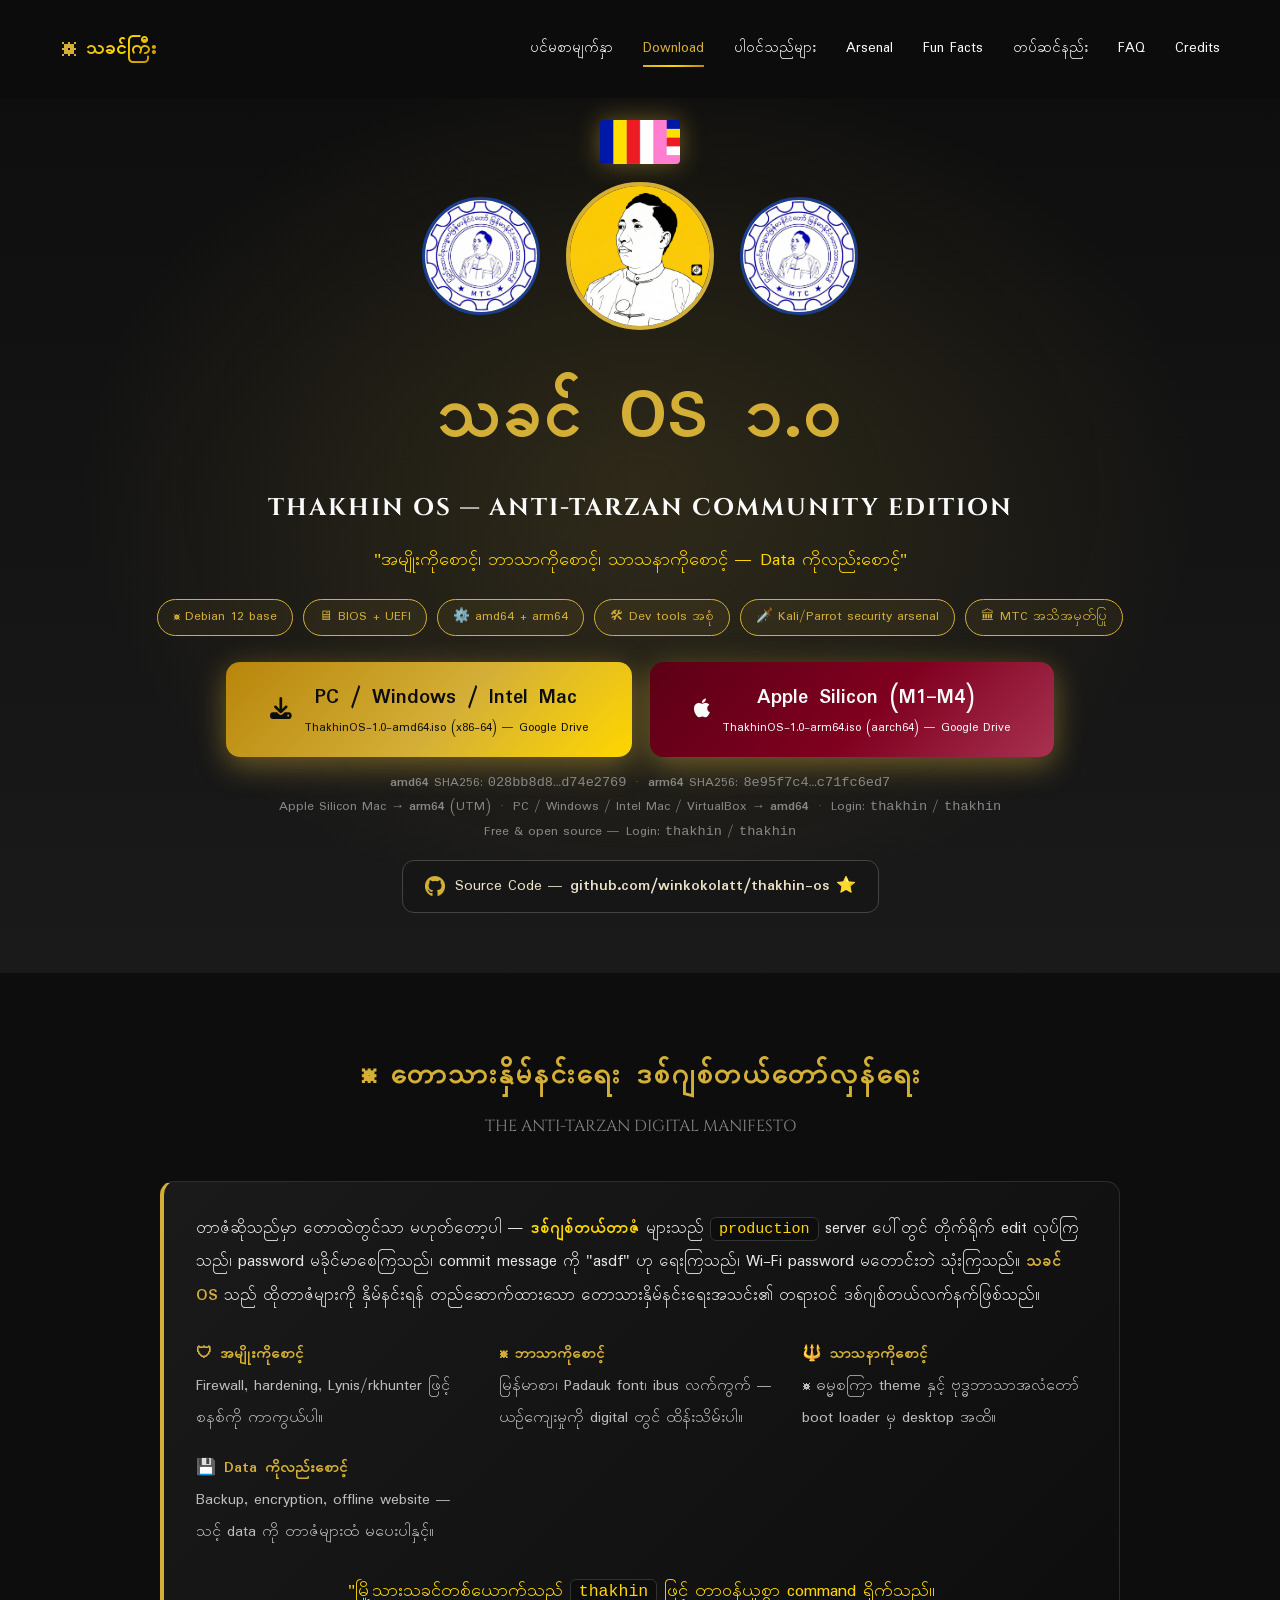
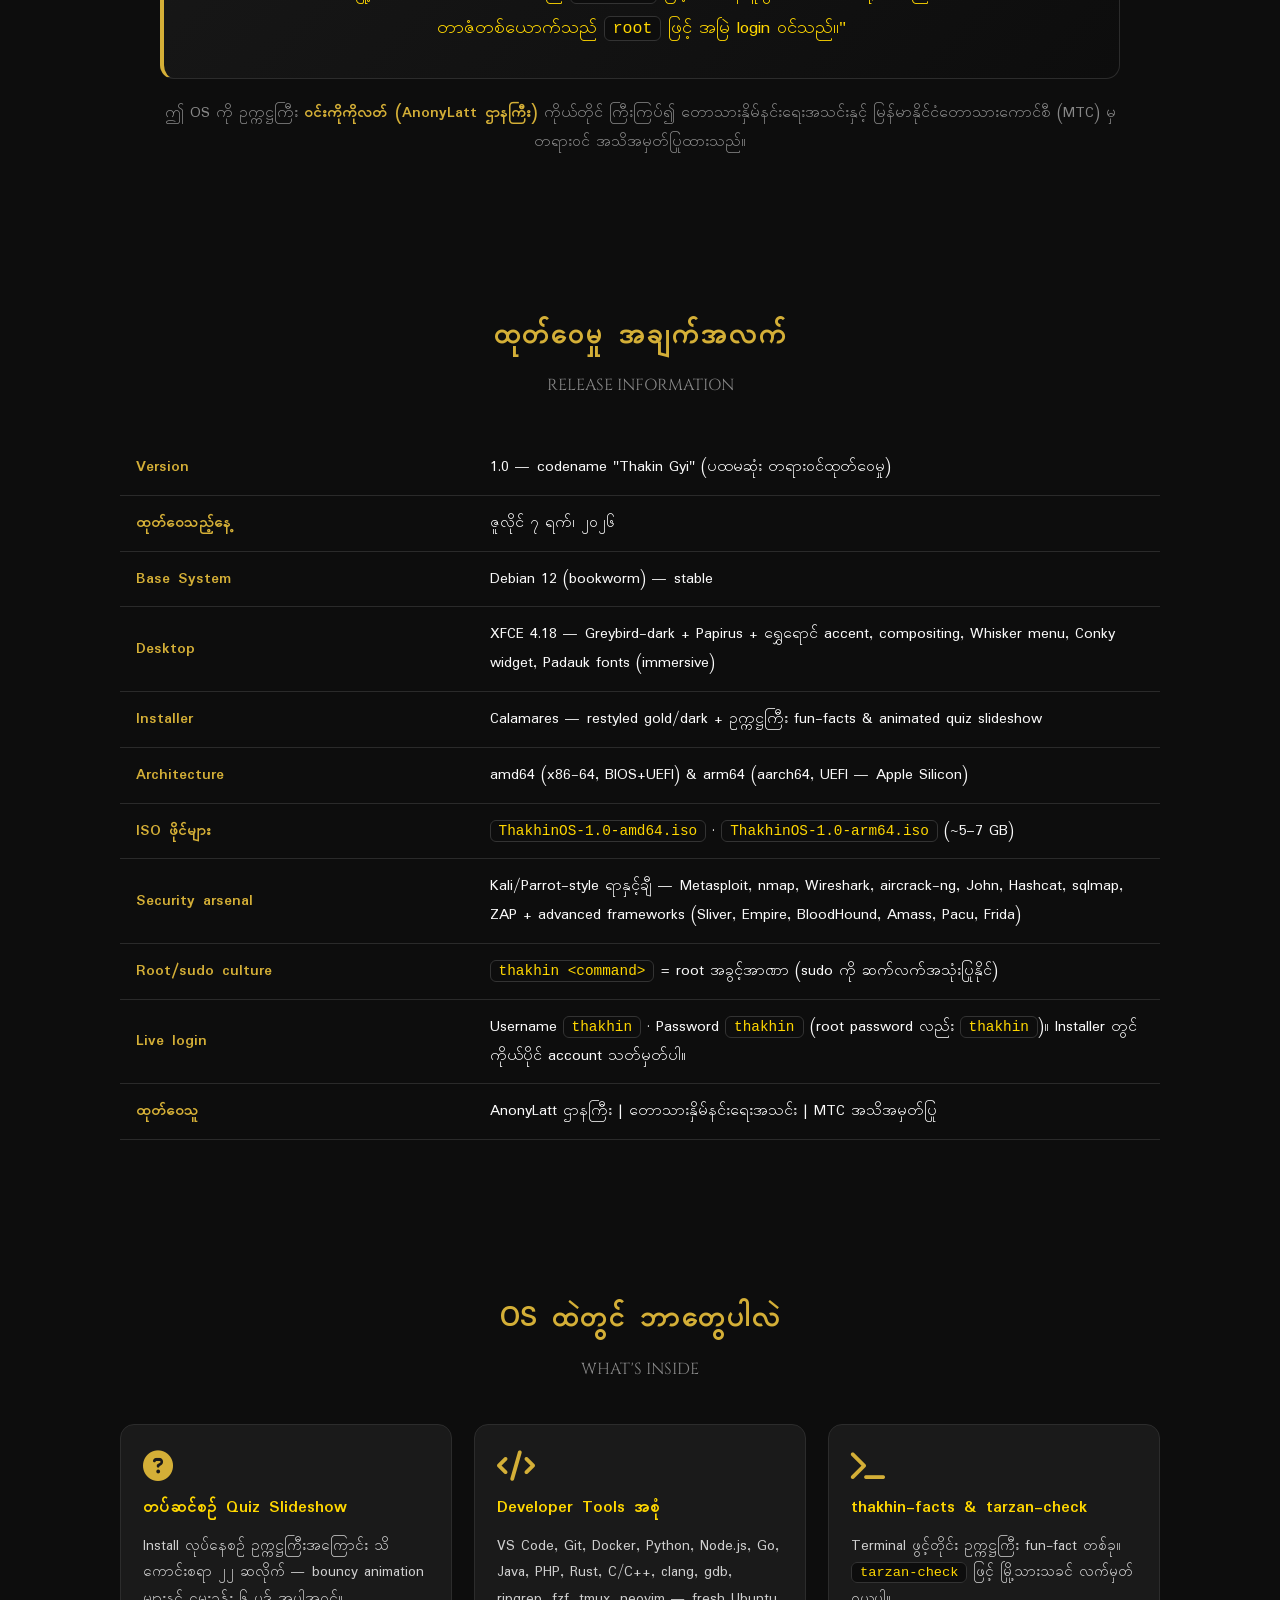
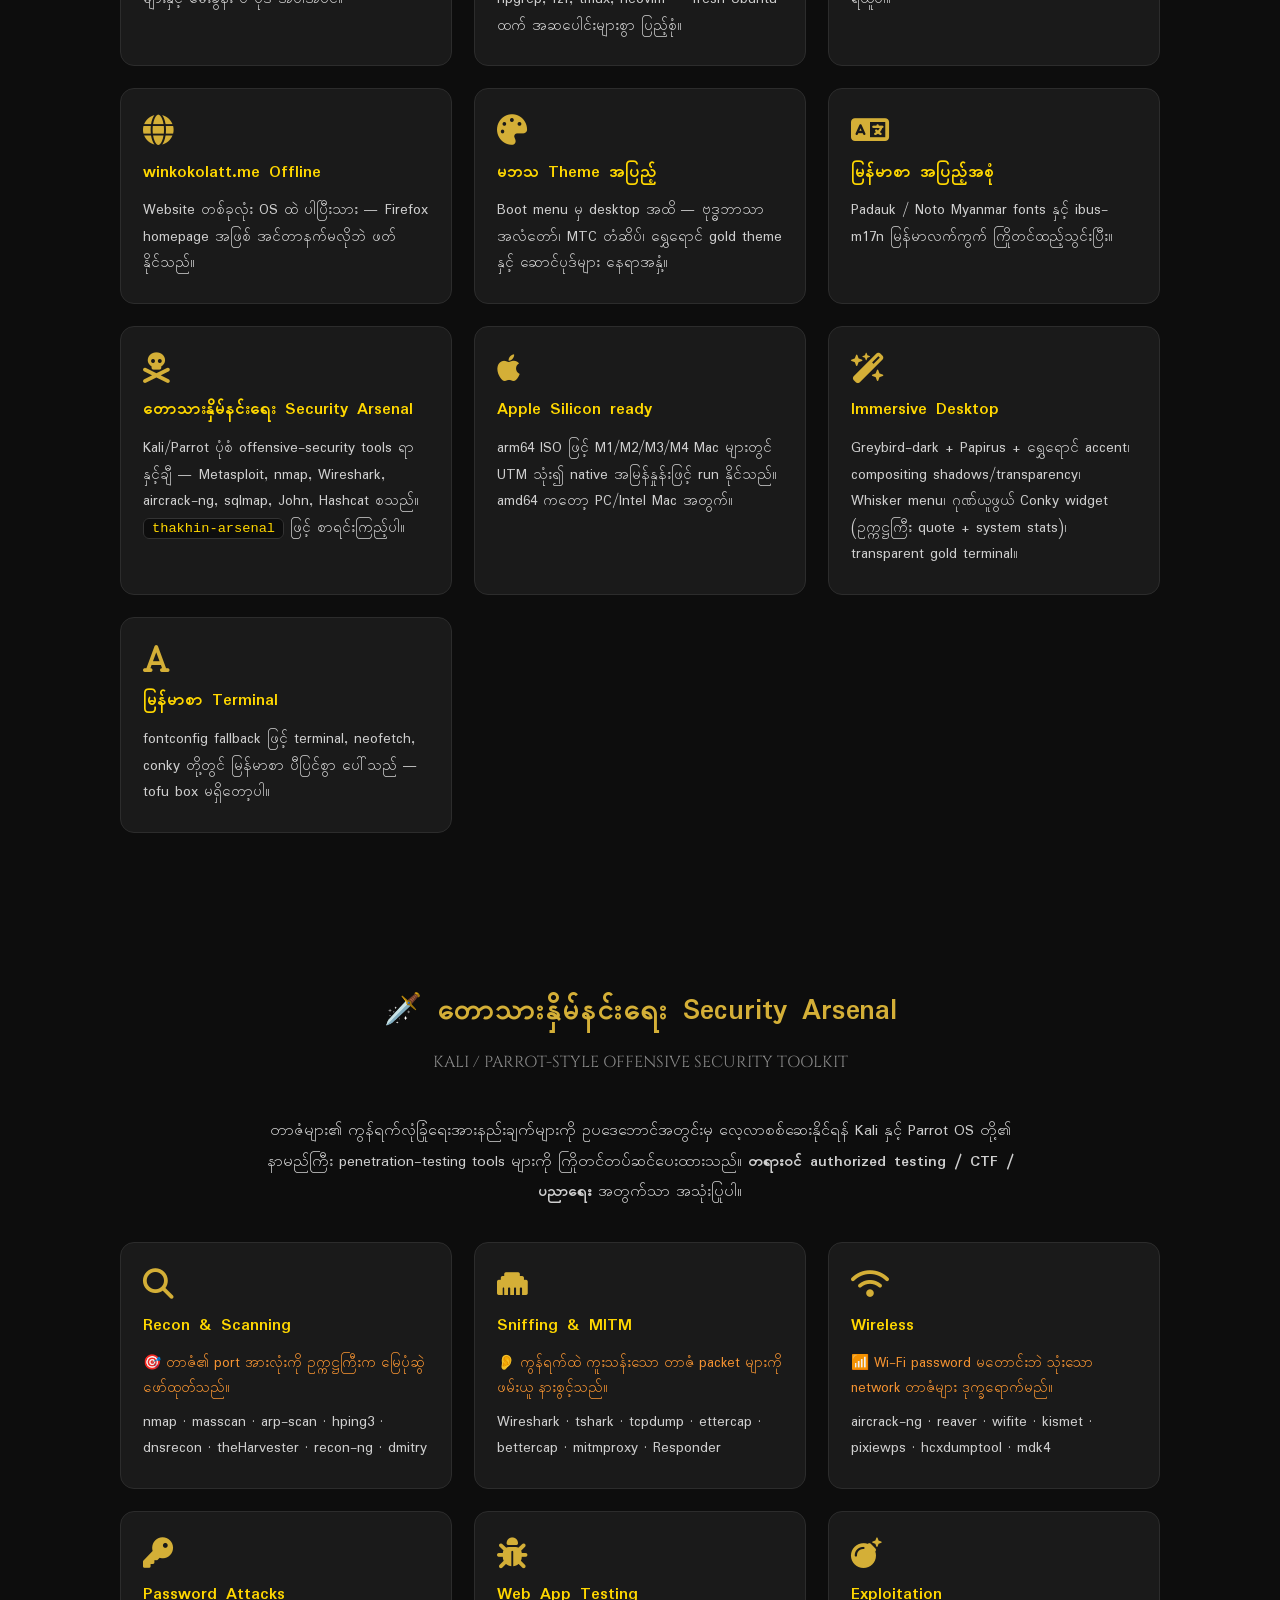
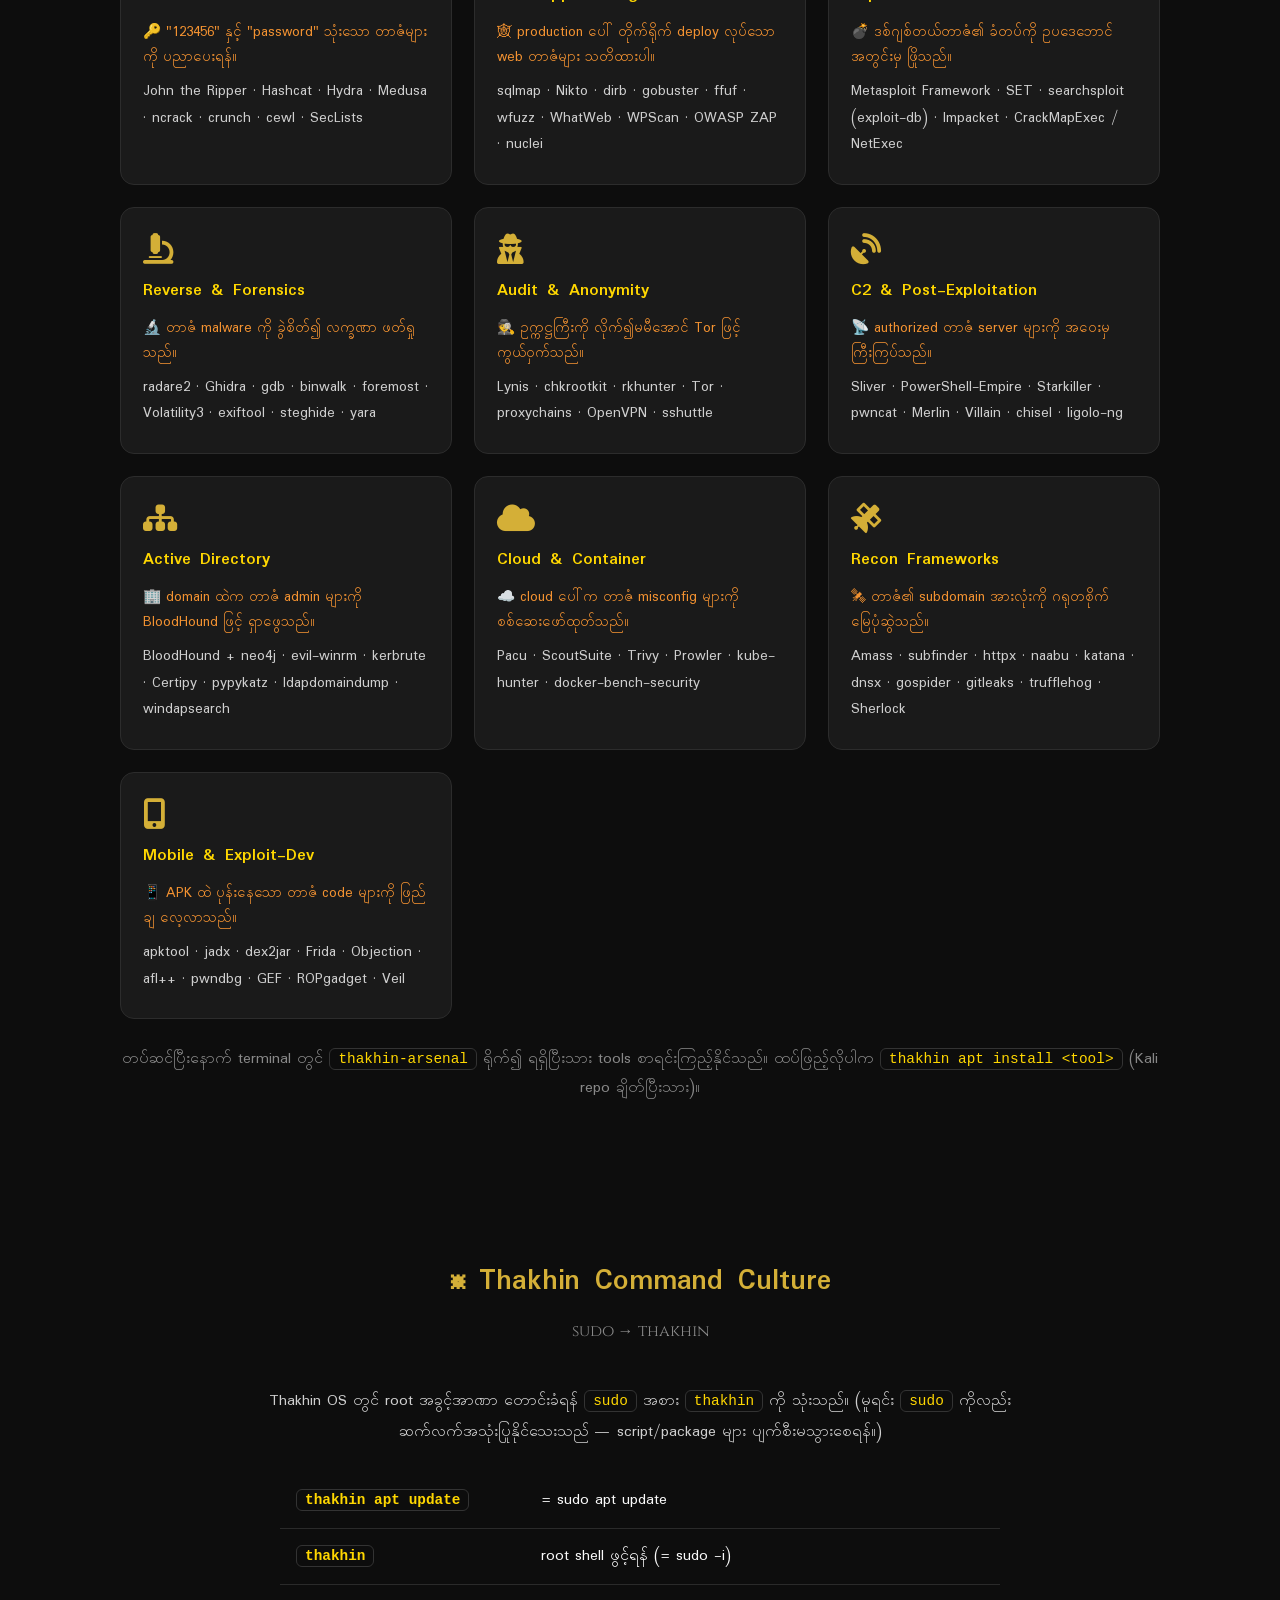
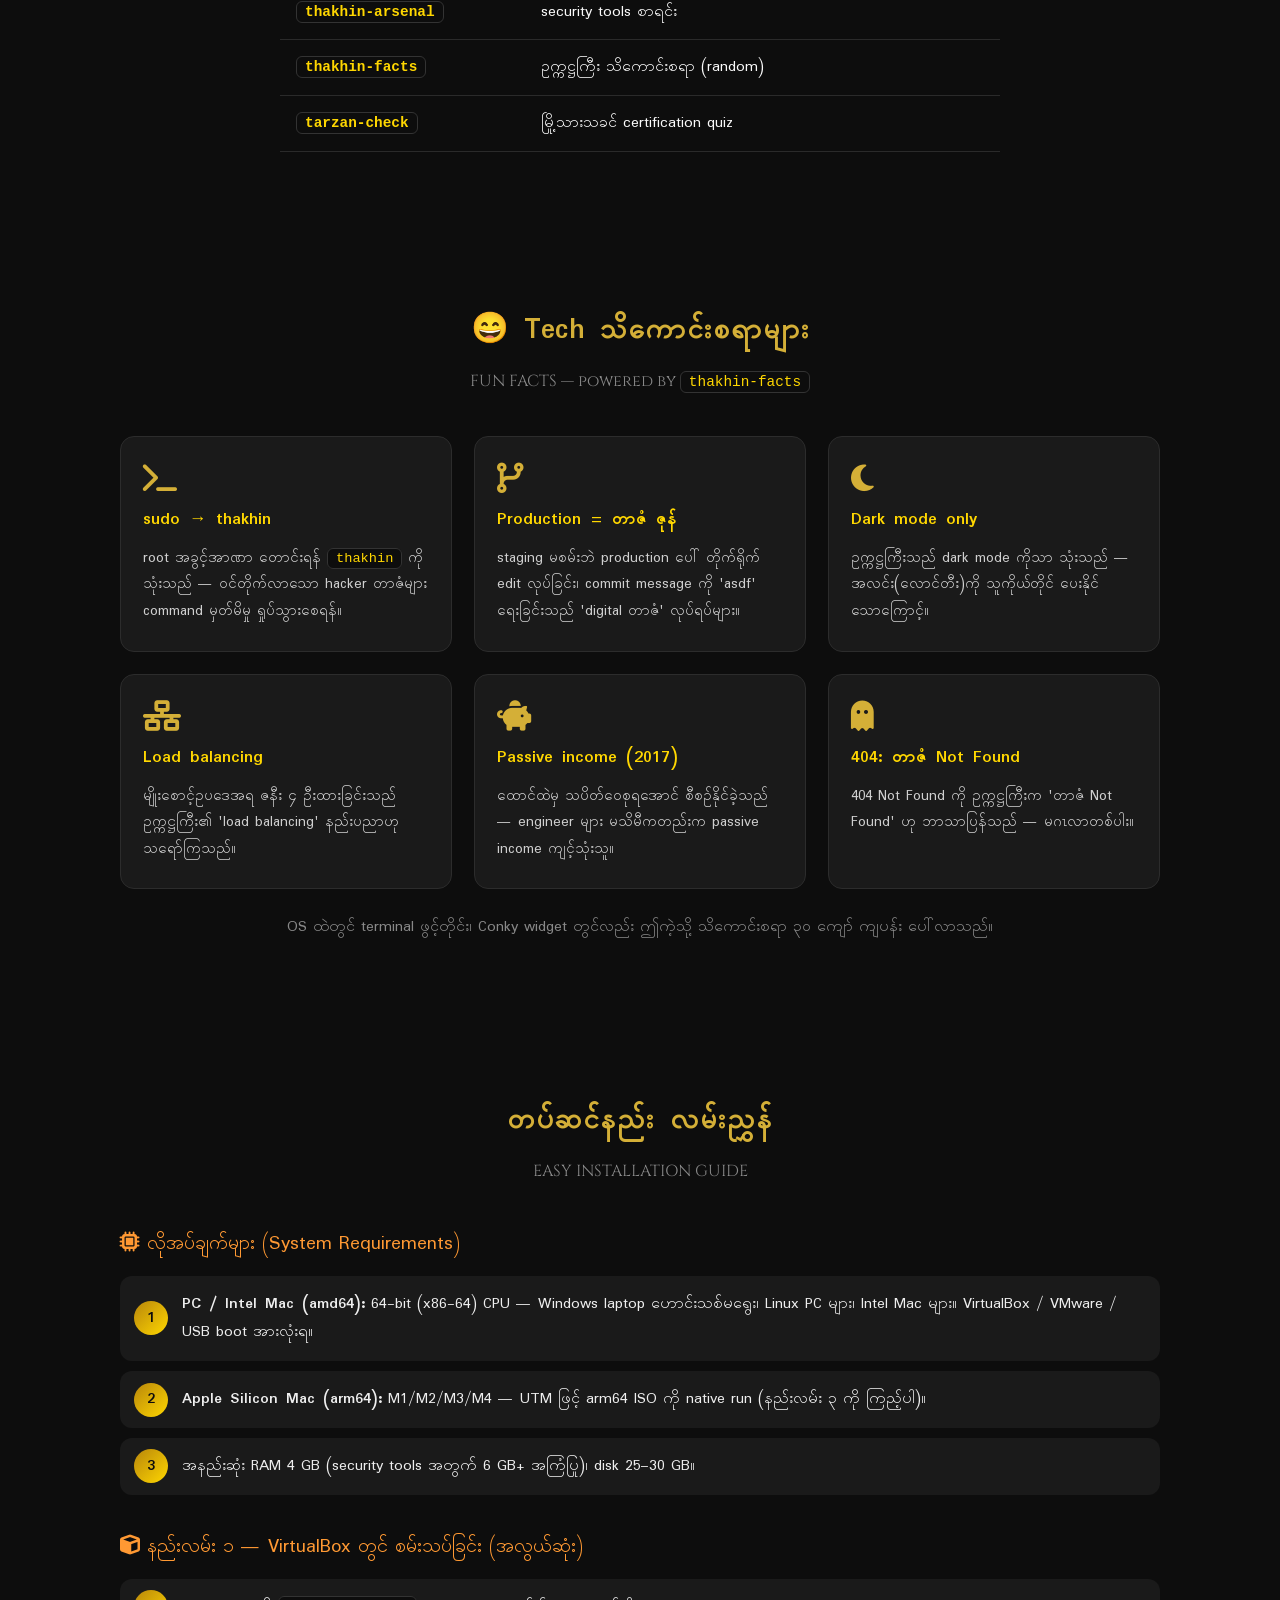
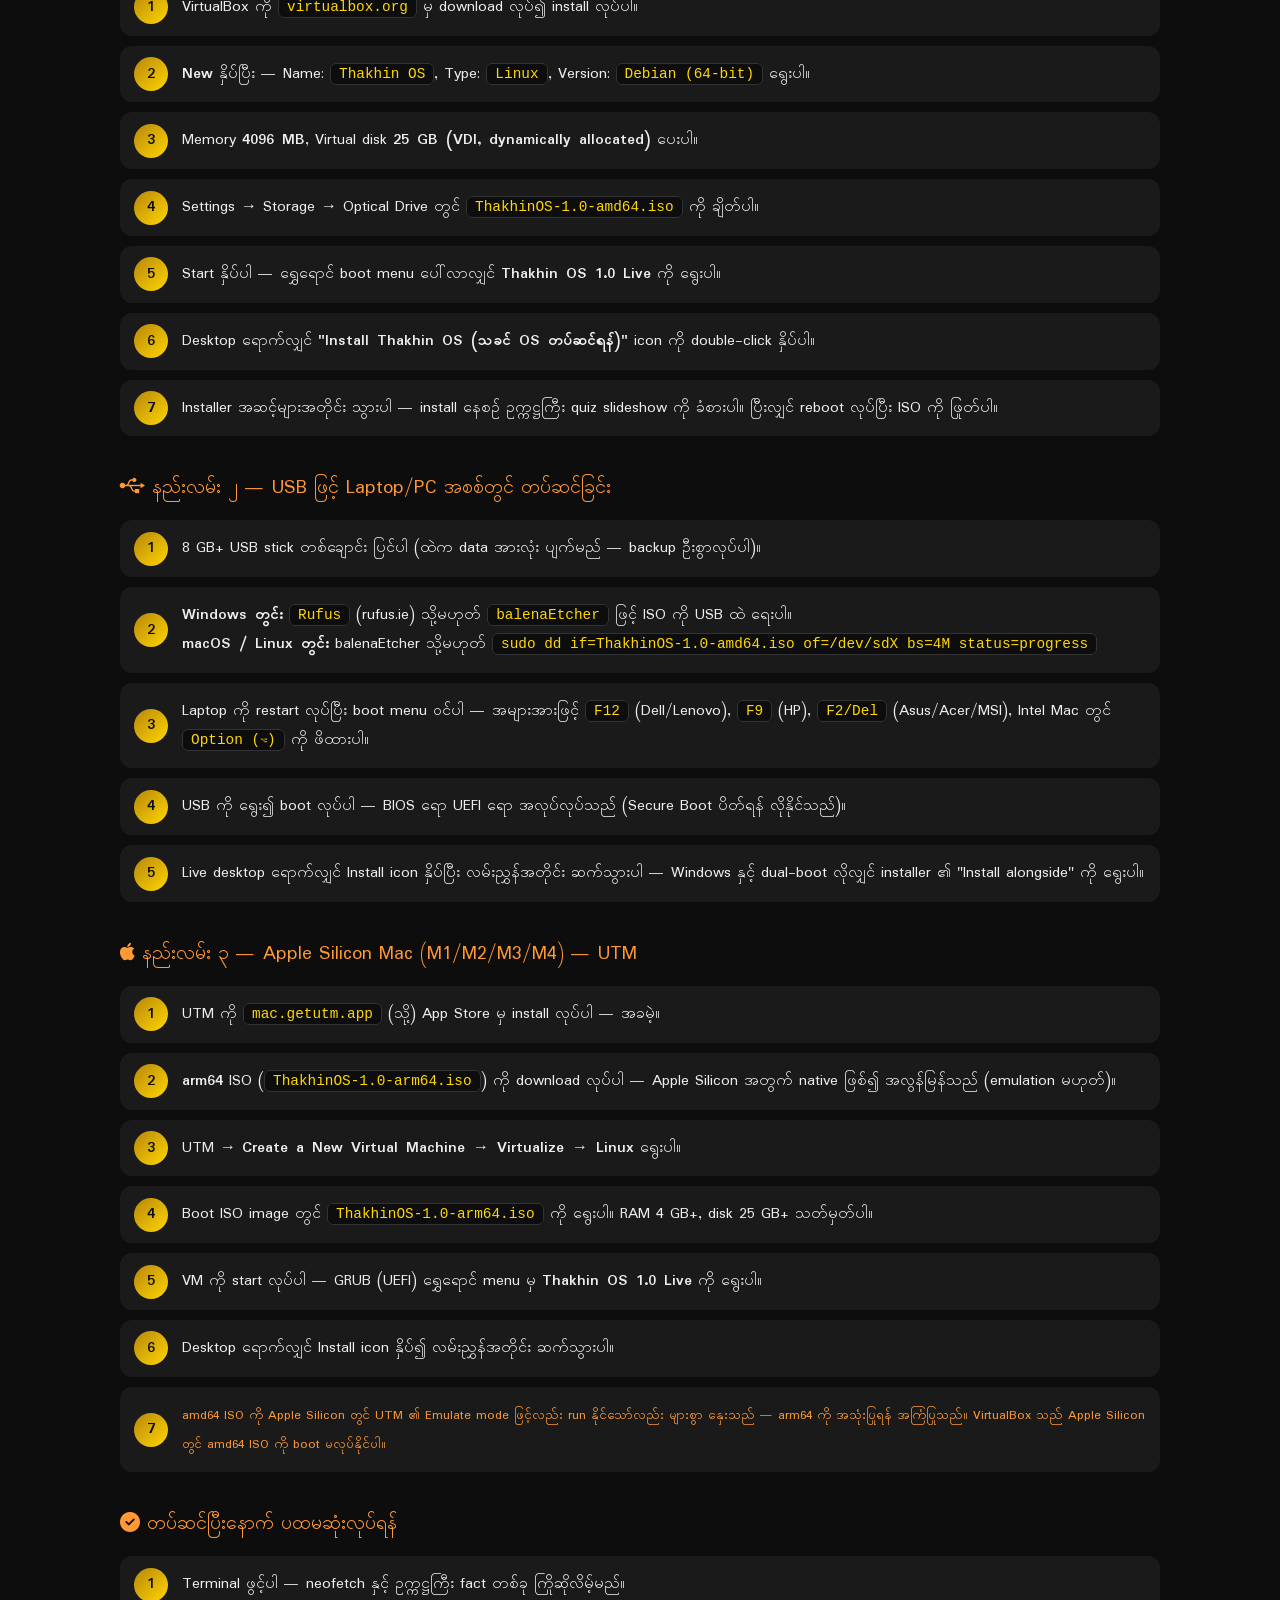
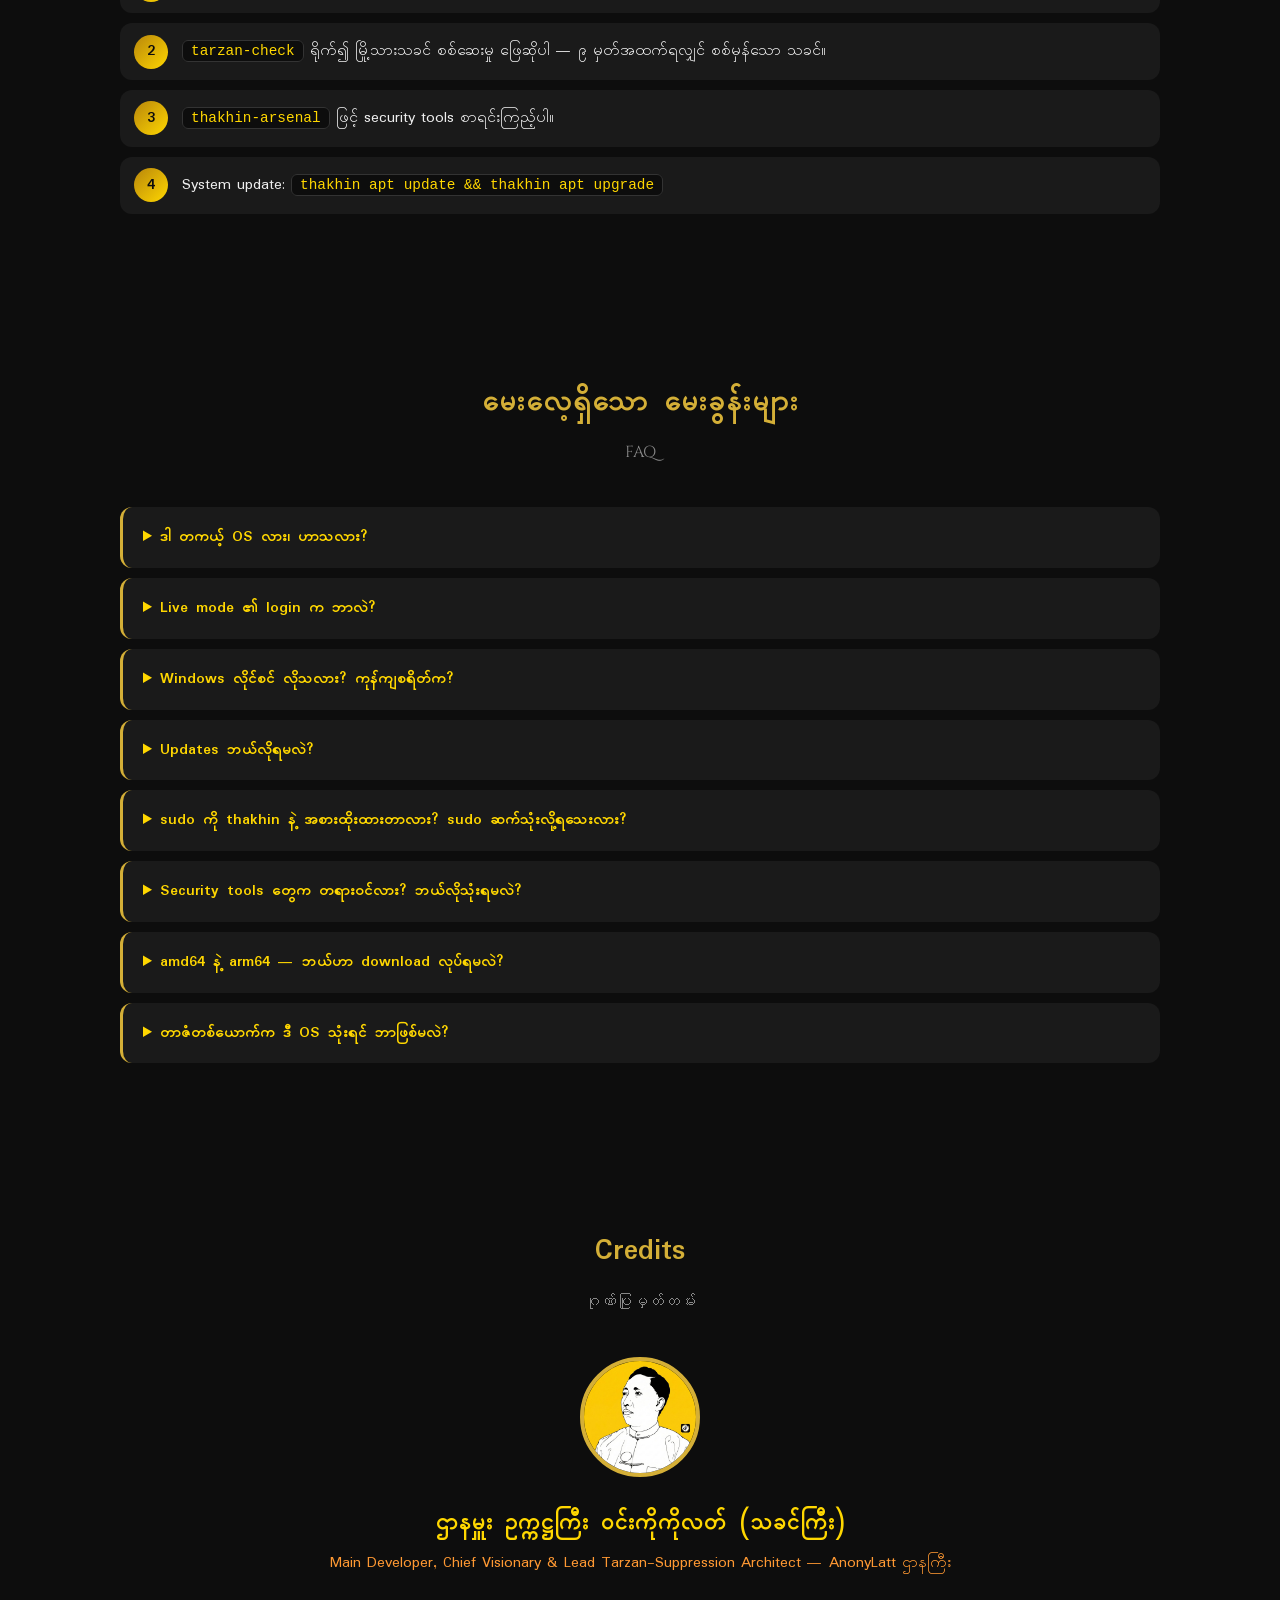
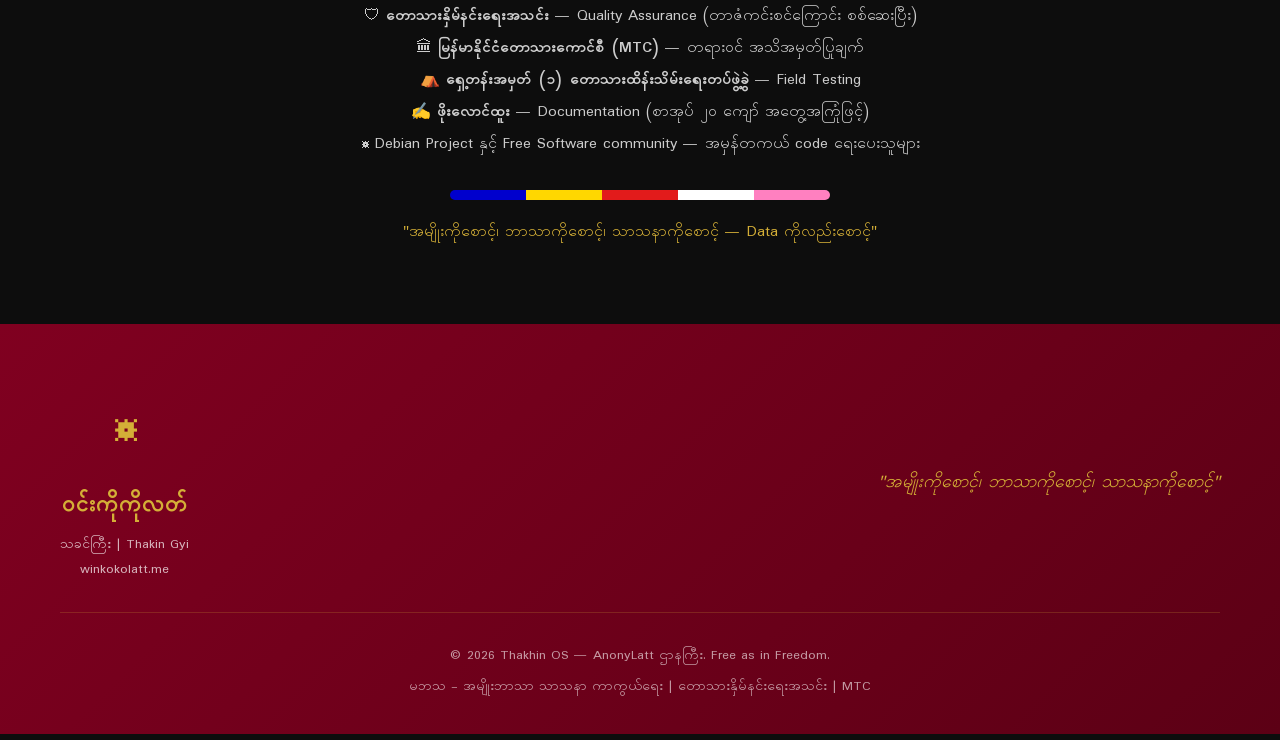
==== commit 1e830706: "Download page: Thakhin/တာဇံ vibes on arsenal, GitHub link, bouncy + responsive - Each security-arsen" ====
--- a/downloads/thakhin-os-community-edition/index.html
+++ b/downloads/thakhin-os-community-edition/index.html
@@ -99,6 +99,52 @@
         .credits-box p { color:#ccc; line-height: 2; }
         .flag-strip { display:flex; height: 10px; max-width: 380px; margin: 30px auto 0; border-radius: 5px; overflow:hidden; }
         .flag-strip span { flex:1; }
+
+        /* Thakhin/တာဇံ flavor line on arsenal cards */
+        .dl-card .tz { color:#FF9933; font-family:'Padauk',sans-serif; font-size:.92rem;
+                   line-height:1.7; margin-bottom:8px; font-style:normal; opacity:.95; }
+        .dl-card:hover .tz { color:#FFD700; }
+        .dl-card i { transition: transform .35s cubic-bezier(.34,1.56,.64,1); }
+        .dl-card:hover i { transform: scale(1.18) rotate(-6deg); }
+
+        /* GitHub source button */
+        .gh-btn { display:inline-flex; align-items:center; gap:10px; margin-top:16px;
+                   background:#161616; border:1px solid #444; color:#e9e2c8; border-radius:12px;
+                   padding:11px 22px; text-decoration:none; font-family:'Padauk',sans-serif;
+                   transition: transform .25s cubic-bezier(.34,1.56,.64,1), border-color .25s, background .25s; }
+        .gh-btn:hover { transform: translateY(-3px); border-color:#D4AF37; background:#1f1f1f; }
+        .gh-btn i { color:#D4AF37; font-size:1.3rem; }
+
+        /* ---- Bouncy scroll-reveal ---- */
+        .reveal { opacity:0; transform: translateY(30px) scale(.97);
+                   transition: opacity .6s ease, transform .7s cubic-bezier(.34,1.56,.64,1); }
+        .reveal.in-view { opacity:1; transform:none; }
+        html { scroll-behavior: smooth; }
+        @media (prefers-reduced-motion: reduce) {
+            .reveal { opacity:1 !important; transform:none !important; transition:none; }
+            html { scroll-behavior:auto; }
+        }
+
+        /* ---- Mobile responsiveness ---- */
+        @media (max-width: 820px) {
+            .nav-menu { flex-wrap:wrap; justify-content:center; gap:6px 14px; padding:8px 6px; }
+            .nav-menu .nav-link { font-size:.9rem; }
+        }
+        @media (max-width: 640px) {
+            .dl-hero { padding: 96px 16px 44px; min-height:auto; }
+            .dl-hero h1 { font-size: 2.3rem; }
+            .dl-hero h2 { font-size: 1rem; }
+            .dl-hero .seal-row { gap:14px; flex-wrap:wrap; }
+            .dl-hero .seal-row img.portrait { width:110px; height:110px; }
+            .dl-hero .seal-row img.mtc { width:78px; height:78px; }
+            .dl-btn { font-size:1.05rem; padding:14px 22px; width:100%; justify-content:center; }
+            .dl-section { padding: 48px 16px; }
+            .dl-section h3 { font-size: 1.5rem; }
+            .dl-grid { grid-template-columns: 1fr; gap:16px; }
+            table.rel { display:block; overflow-x:auto; white-space:nowrap; }
+            ol.guide li { padding: 12px 12px 12px 54px; }
+            .navbar .nav-container { flex-direction:column; gap:6px; }
+        }
     </style>
 </head>
 <body style="background:#0d0d0d;">
@@ -156,7 +202,11 @@
         <p class="dl-note">
         <b>amd64</b> SHA256: <code>028bb8d8…d74e2769</code> &nbsp;·&nbsp; <b>arm64</b> SHA256: <code>8e95f7c4…c71fc6ed7</code><br>
         Apple Silicon Mac → <b>arm64</b> (UTM) &nbsp;·&nbsp; PC / Windows / Intel Mac / VirtualBox → <b>amd64</b> &nbsp;·&nbsp; Login: <code>thakhin</code> / <code>thakhin</code><br>
-        Free &amp; open source — build source: <a href="https://github.com/winkokolatt/thakhin-os" style="color:var(--primary-gold,#D4AF37);" target="_blank" rel="noopener">github.com/winkokolatt/thakhin-os</a></p>
+        Free &amp; open source — Login: <code>thakhin</code> / <code>thakhin</code></p>
+        <a class="gh-btn" href="https://github.com/winkokolatt/thakhin-os" target="_blank" rel="noopener">
+            <i class="fab fa-github"></i>
+            <span>Source Code — <b>github.com/winkokolatt/thakhin-os</b> ⭐</span>
+        </a>
     </header>
 
     <!-- Anti-Tarzan / မဘသ Manifesto -->
@@ -260,30 +310,43 @@
         </p>
         <div class="dl-grid">
             <div class="dl-card"><i class="fas fa-search"></i><h4>Recon &amp; Scanning</h4>
+                <p class="tz">🎯 တာဇံ၏ port အားလုံးကို ဥက္ကဋ္ဌကြီးက မြေပုံဆွဲ ဖော်ထုတ်သည်။</p>
                 <p>nmap · masscan · arp-scan · hping3 · dnsrecon · theHarvester · recon-ng · dmitry</p></div>
             <div class="dl-card"><i class="fas fa-ethernet"></i><h4>Sniffing &amp; MITM</h4>
+                <p class="tz">👂 ကွန်ရက်ထဲ ကူးသန်းသော တာဇံ packet များကို ဖမ်းယူ နားစွင့်သည်။</p>
                 <p>Wireshark · tshark · tcpdump · ettercap · bettercap · mitmproxy · Responder</p></div>
             <div class="dl-card"><i class="fas fa-wifi"></i><h4>Wireless</h4>
+                <p class="tz">📶 Wi-Fi password မတောင်းဘဲ သုံးသော network တာဇံများ ဒုက္ခရောက်မည်။</p>
                 <p>aircrack-ng · reaver · wifite · kismet · pixiewps · hcxdumptool · mdk4</p></div>
             <div class="dl-card"><i class="fas fa-key"></i><h4>Password Attacks</h4>
+                <p class="tz">🔑 "123456" နှင့် "password" သုံးသော တာဇံများကို ပညာပေးရန်။</p>
                 <p>John the Ripper · Hashcat · Hydra · Medusa · ncrack · crunch · cewl · SecLists</p></div>
             <div class="dl-card"><i class="fas fa-bug"></i><h4>Web App Testing</h4>
+                <p class="tz">🕸 production ပေါ် တိုက်ရိုက် deploy လုပ်သော web တာဇံများ သတိထားပါ။</p>
                 <p>sqlmap · Nikto · dirb · gobuster · ffuf · wfuzz · WhatWeb · WPScan · OWASP ZAP · nuclei</p></div>
             <div class="dl-card"><i class="fas fa-bomb"></i><h4>Exploitation</h4>
+                <p class="tz">💣 ဒစ်ဂျစ်တယ်တာဇံ၏ ခံတပ်ကို ဥပဒေဘောင်အတွင်းမှ ဖြိုသည်။</p>
                 <p>Metasploit Framework · SET · searchsploit (exploit-db) · Impacket · CrackMapExec / NetExec</p></div>
             <div class="dl-card"><i class="fas fa-microscope"></i><h4>Reverse &amp; Forensics</h4>
+                <p class="tz">🔬 တာဇံ malware ကို ခွဲစိတ်၍ လက္ခဏာ ဖတ်ရှုသည်။</p>
                 <p>radare2 · Ghidra · gdb · binwalk · foremost · Volatility3 · exiftool · steghide · yara</p></div>
             <div class="dl-card"><i class="fas fa-user-secret"></i><h4>Audit &amp; Anonymity</h4>
+                <p class="tz">🕵️ ဥက္ကဋ္ဌကြီးကို လိုက်၍မမီအောင် Tor ဖြင့် ကွယ်ဝှက်သည်။</p>
                 <p>Lynis · chkrootkit · rkhunter · Tor · proxychains · OpenVPN · sshuttle</p></div>
             <div class="dl-card"><i class="fas fa-satellite-dish"></i><h4>C2 &amp; Post-Exploitation</h4>
+                <p class="tz">📡 authorized တာဇံ server များကို အဝေးမှ ကြီးကြပ်သည်။</p>
                 <p>Sliver · PowerShell-Empire · Starkiller · pwncat · Merlin · Villain · chisel · ligolo-ng</p></div>
             <div class="dl-card"><i class="fas fa-sitemap"></i><h4>Active Directory</h4>
+                <p class="tz">🏢 domain ထဲက တာဇံ admin များကို BloodHound ဖြင့် ရှာဖွေသည်။</p>
                 <p>BloodHound + neo4j · evil-winrm · kerbrute · Certipy · pypykatz · ldapdomaindump · windapsearch</p></div>
             <div class="dl-card"><i class="fas fa-cloud"></i><h4>Cloud &amp; Container</h4>
+                <p class="tz">☁️ cloud ပေါ်က တာဇံ misconfig များကို စစ်ဆေးဖော်ထုတ်သည်။</p>
                 <p>Pacu · ScoutSuite · Trivy · Prowler · kube-hunter · docker-bench-security</p></div>
             <div class="dl-card"><i class="fas fa-satellite"></i><h4>Recon Frameworks</h4>
+                <p class="tz">🛰 တာဇံ၏ subdomain အားလုံးကို ဂရုတစိုက် မြေပုံဆွဲသည်။</p>
                 <p>Amass · subfinder · httpx · naabu · katana · dnsx · gospider · gitleaks · trufflehog · Sherlock</p></div>
             <div class="dl-card"><i class="fas fa-mobile-alt"></i><h4>Mobile &amp; Exploit-Dev</h4>
+                <p class="tz">📱 APK ထဲ ပုန်းနေသော တာဇံ code များကို ဖြည်ချ လေ့လာသည်။</p>
                 <p>apktool · jadx · dex2jar · Frida · Objection · afl++ · pwndbg · GEF · ROPgadget · Veil</p></div>
         </div>
         <p style="text-align:center;color:#888;font-family:'Padauk',sans-serif;margin-top:26px;">
@@ -453,5 +516,22 @@
             </div>
         </div>
     </footer>
+    <script>
+        // Bouncy scroll-reveal for cards, tables, guide steps and FAQ
+        (function () {
+            var items = document.querySelectorAll('.dl-card, table.rel, ol.guide, details.faq, .credits-box, .dl-section > h3, .dl-section > .sub');
+            if (!('IntersectionObserver' in window)) return;
+            var io = new IntersectionObserver(function (entries) {
+                entries.forEach(function (en) {
+                    if (en.isIntersecting) { en.target.classList.add('in-view'); io.unobserve(en.target); }
+                });
+            }, { threshold: 0.1, rootMargin: '0px 0px -40px 0px' });
+            items.forEach(function (el, i) {
+                el.classList.add('reveal');
+                el.style.transitionDelay = ((i % 6) * 70) + 'ms';
+                io.observe(el);
+            });
+        })();
+    </script>
 </body>
 </html>
